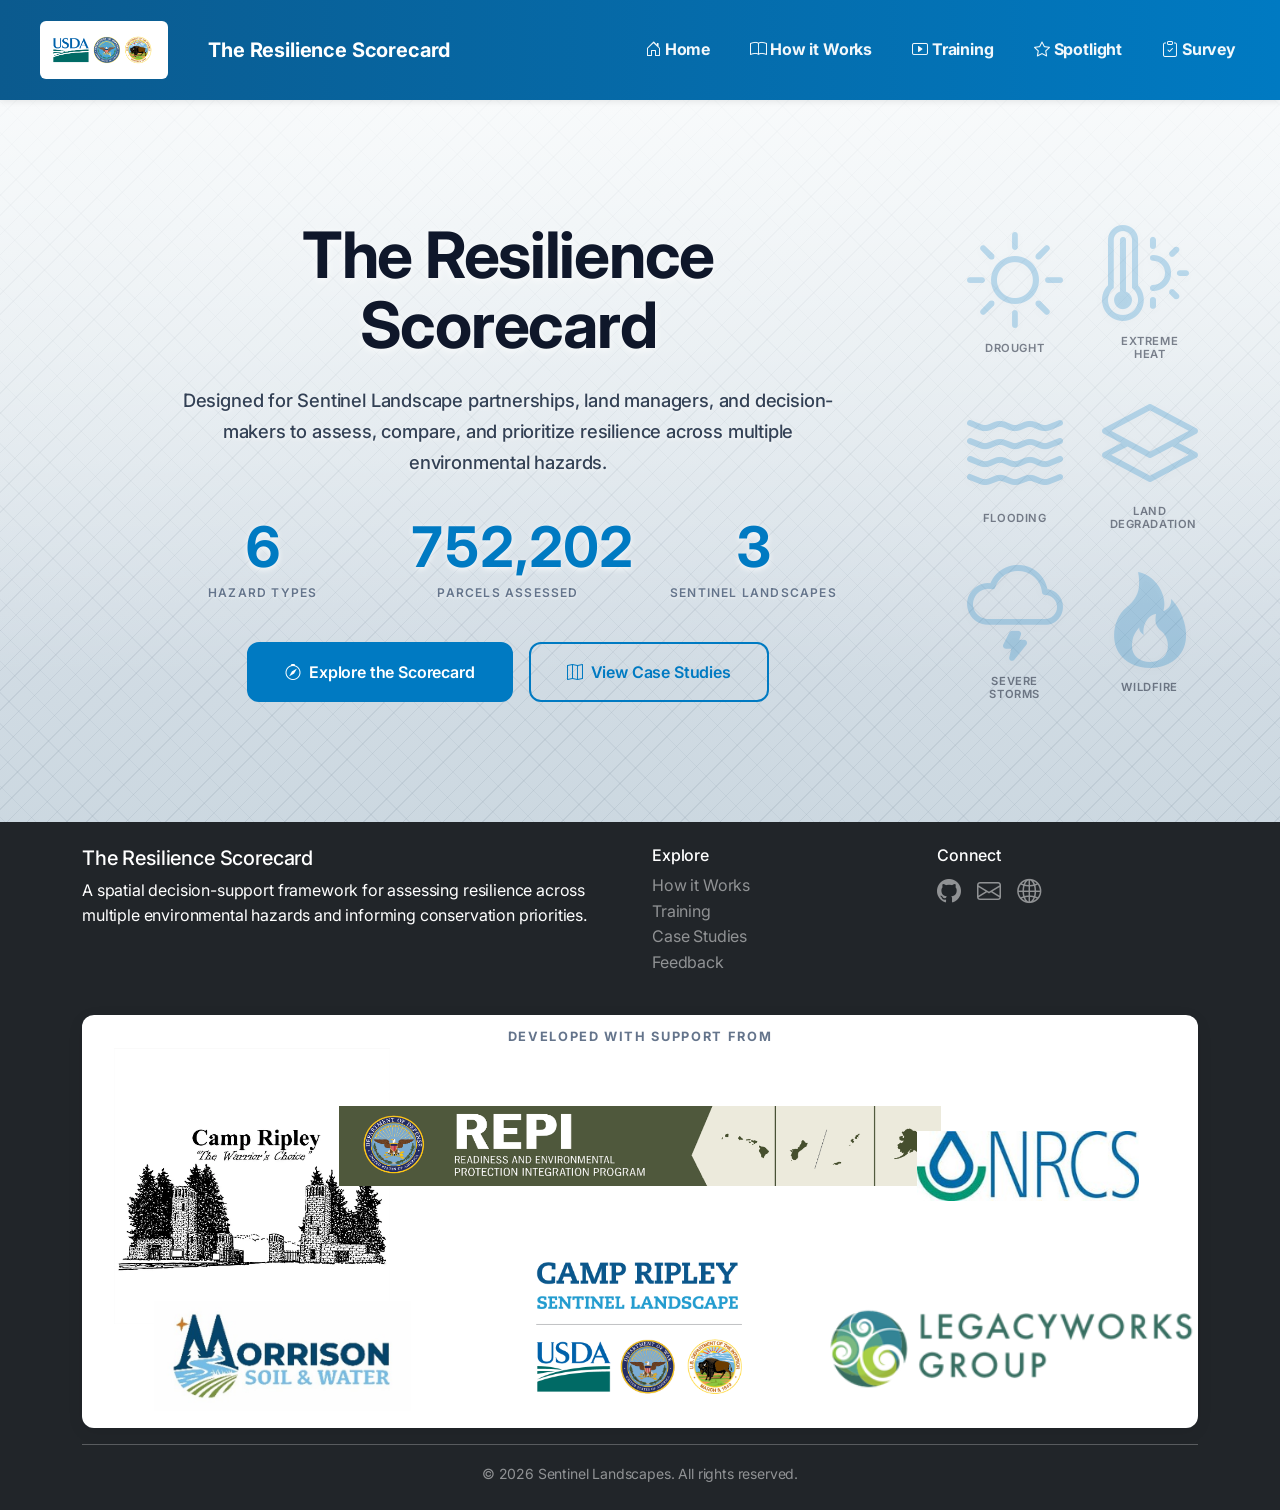
==== docs/index.html @ 274cd8ae "Move unused assets to docs/assets/unused_backup" ====
<!doctype html>
<html lang="en">
<head>
  <meta charset="utf-8"/>
  <meta name="viewport" content="width=device-width, initial-scale=1"/>
  <title>The Resilience Scorecard - Home</title>

  <!-- Bootstrap + Icons -->
  <link href="https://cdn.jsdelivr.net/npm/bootstrap@5.3.3/dist/css/bootstrap.min.css" rel="stylesheet">
  <link href="https://cdn.jsdelivr.net/npm/bootstrap-icons@1.11.3/font/bootstrap-icons.css" rel="stylesheet">

  <!-- Font -->
  <link rel="preconnect" href="https://fonts.googleapis.com">
  <link rel="preconnect" href="https://fonts.gstatic.com" crossorigin>
  <link href="https://fonts.googleapis.com/css2?family=Inter:wght@400;500;600;700&display=swap" rel="stylesheet">

  <link rel="stylesheet" href="style.css"/>
</head>

<body>

<!-- ========================================
  MAIN NAVIGATION
  ======================================== -->
<nav id="mainNav" class="navbar navbar-expand-lg navbar-dark fixed-top">
  <div class="container-fluid px-4">
    <div class="navbar-brand d-flex align-items-center gap-2">
      <a href="https://sentinellandscapes.org/" target="_blank" rel="noopener noreferrer" class="logo-link">
        <img src="assets/SL_logo.png" alt="Sentinel Landscapes Logo" height="52px">
      </a>
      <a href="index.html" class="brand-text-link">
        <span class="fw-bold">The Resilience Scorecard</span>
      </a>
    </div>
    <button class="navbar-toggler" type="button" data-bs-toggle="collapse" data-bs-target="#navbarNav" 
            aria-controls="navbarNav" aria-expanded="false" aria-label="Toggle navigation">
      <span class="navbar-toggler-icon"></span>
    </button>
    <div class="collapse navbar-collapse" id="navbarNav">
      <ul class="navbar-nav ms-auto">
        <li class="nav-item">
          <a class="nav-link active" href="index.html">
            <i class="bi bi-house-door me-1"></i>Home
          </a>
        </li>
        <li class="nav-item">
          <a class="nav-link" href="how-to.html">
            <i class="bi bi-book me-1"></i>How it Works
          </a>
        </li>
        <li class="nav-item">
          <a class="nav-link" href="tool.html">
            <i class="bi bi-play-btn me-1"></i>Training
          </a>
        </li>
        <li class="nav-item">
          <a class="nav-link" href="spotlight.html">
            <i class="bi bi-star me-1"></i>Spotlight
          </a>
        </li>
        <li class="nav-item">
          <a class="nav-link" href="survey.html">
            <i class="bi bi-clipboard-check me-1"></i>Survey
          </a>
        </li>
      </ul>
    </div>
  </div>
</nav>

<!-- ========================================
  HERO LANDING SECTION
  ======================================== -->
<section class="landing-hero">
  <div class="container">
    <div class="hero-content text-center fade-in-up">
      <h1>The Resilience Scorecard</h1>
      <p class="lead">
        Designed for Sentinel Landscape partnerships, land managers, and decision-makers
  to assess, compare, and prioritize resilience across multiple environmental hazards.
      </p>

      <!-- Stats Counter -->
      <div class="hero-stats justify-content-center">
        <div class="stat-item text-center">
          <div class="stat-number">6</div>
          <div class="stat-label">Hazard Types</div>
        </div>
        <div class="stat-item text-center">
          <div class="stat-number">752,202</div>
          <div class="stat-label">Parcels Assessed</div>
        </div>
        <div class="stat-item text-center">
          <div class="stat-number">3</div>
          <div class="stat-label">Sentinel Landscapes</div>
        </div>
      </div>

      <!-- CTA Buttons -->
      <div class="hero-actions justify-content-center">
        <a href="how-to.html" class="btn btn-primary">
          <i class="bi bi-compass"></i> Explore the Scorecard
        </a>

        <a href="spotlight.html" class="btn btn-secondary">
          <i class="bi bi-map"></i> View Case Studies
        </a>
      </div>
    </div>
  </div>

  <!-- ========================================
    HAZARD ICONS GRID (Right Side)
    ======================================== -->
<div class="hazard-icons-grid">

  <div class="hazard-icon-item">
    <i class="bi bi-sun" aria-hidden="true"></i>
    <span class="hazard-label">Drought</span>
  </div>

  <div class="hazard-icon-item">
    <i class="bi bi-thermometer-sun" aria-hidden="true"></i>
    <span class="hazard-label">Extreme Heat</span>
  </div>

  <div class="hazard-icon-item">
    <i class="bi bi-water" aria-hidden="true"></i>
    <span class="hazard-label">Flooding</span>
  </div>

  <div class="hazard-icon-item">
    <i class="bi bi-layers" aria-hidden="true"></i>
    <span class="hazard-label">Land Degradation</span>
  </div>

  <div class="hazard-icon-item">
    <i class="bi bi-cloud-lightning" aria-hidden="true"></i>
    <span class="hazard-label">Severe Storms</span>
  </div>

  <div class="hazard-icon-item">
    <i class="bi bi-fire" aria-hidden="true"></i>
    <span class="hazard-label">Wildfire</span>
  </div>

</div>
</section>

<!-- ========================================
  CANONICAL FOOTER (from index.html)
  ======================================== -->
<footer class="bg-dark text-white py-4">
  <div class="container">

    <!-- Footer Top -->
    <div class="row">

      <!-- About -->
      <div class="col-lg-6 mb-3 mb-lg-0">
        <h5>The Resilience Scorecard</h5>
        <p class="mb-0">
          A spatial decision-support framework for assessing resilience across multiple environmental hazards and informing conservation priorities.
        </p>
      </div>

      <!-- Explore -->
      <div class="col-lg-3 mb-3 mb-lg-0">
        <h6>Explore</h6>
        <ul class="list-unstyled">
          <li>
            <a href="how-to.html" class="text-white-50">How it Works</a>
          </li>
          <li>
            <a href="tool.html" class="text-white-50">Training</a>
          </li>
          <li>
            <a href="spotlight.html" class="text-white-50">Case Studies</a>
          </li>
          <li>
            <a href="survey.html" class="text-white-50">Feedback</a>
          </li>
        </ul>
      </div>

      <!-- Connect -->
      <div class="col-lg-3">
        <h6>Connect</h6>

        <div class="d-flex gap-3">

          <!-- GitHub -->
          <a href="https://github.com/raeabail/resilience-app-v2"
             target="_blank"
             rel="noopener noreferrer"
             class="text-white-50"
             aria-label="View the Resilience Scorecard on GitHub"
             title="GitHub">
            <i class="bi bi-github fs-4"></i>
          </a>

          <!-- Contact -->
          <a href="contact.html"
             class="text-white-50"
             aria-label="Contact the Resilience Scorecard team"
             title="Contact">
            <i class="bi bi-envelope fs-4"></i>
          </a>

          <!-- Sentinel Landscapes -->
          <a href="https://sentinellandscapes.org/"
             target="_blank"
             rel="noopener noreferrer"
             class="text-white-50"
             aria-label="Visit Sentinel Landscapes"
             title="Sentinel Landscapes">
            <i class="bi bi-globe2 fs-4"></i>
          </a>

        </div>
      </div>

    </div>

    <!-- Partners -->
    <div class="partner-lockup">

      <div class="partner-label">
        Developed With Support From
      </div>

      <!-- Top Row -->
      <div class="partner-lockup-row">

        <a href="https://mn.gov/mnng/camp-ripley/environmental/"
           target="_blank"
           rel="noopener noreferrer"
           class="partner-brand partner-brand-camp">
          <img src="assets/camp_ripley_logo.png" alt="Camp Ripley">
        </a>

        <a href="https://www.repi.mil/"
           target="_blank"
           rel="noopener noreferrer"
           class="partner-brand partner-brand-repi">
          <img src="assets/REPI_logo.png" alt="REPI">
        </a>

        <a href="https://www.nrcs.usda.gov/"
           target="_blank"
           rel="noopener noreferrer"
           class="partner-brand partner-brand-nrcs">
          <img src="assets/nrcs_logo.jpg" alt="NRCS">
        </a>

      </div>

      <!-- Bottom Row -->
      <div class="partner-lockup-row partner-lockup-row-secondary">

        <a href="https://www.morrisonswcd.org/"
           target="_blank"
           rel="noopener noreferrer"
           class="partner-brand partner-brand-morrison">
          <img src="assets/morrison_logo1.png.jpg"
               alt="Morrison Soil and Water">
        </a>

        <a href="https://sentinellandscapes.org/landscapes/camp-ripley/"
           target="_blank"
           rel="noopener noreferrer"
           class="partner-brand partner-brand-sentinel">
          <img src="assets/SL_Lockups_CampRipley_DOW_stacked_top.png"
               alt="Camp Ripley Sentinel Landscape">
        </a>

        <a href="https://legacyworksgroup.com/"
           target="_blank"
           rel="noopener noreferrer"
           class="partner-brand partner-brand-lwg">
          <img src="assets/lwg_logo.png"
               alt="LegacyWorks Group">
        </a>

      </div>

    </div>

    <!-- Copyright -->
    <hr class="my-3 bg-white">

    <div class="text-center text-white-50">
      <small>&copy; 2026 Sentinel Landscapes. All rights reserved.</small>
    </div>

  </div>
</footer>

<script src="https://cdn.jsdelivr.net/npm/bootstrap@5.3.3/dist/js/bootstrap.bundle.min.js"></script>

</body>
</html>
---- docs/style.css ----
/* ---------- 01. Design tokens & base ---------- */
:root{
  --bg:#f9fafb; --bg-alt:#ffffff; --text:#0f172a; --text-secondary:#475569;
  --muted:#64748b; --primary:#007ac2; --primary-hover:#055e97; --primary-light:#d4e9f7;
  --border:rgba(15,23,42,0.08); --shadow-sm:0 1px 3px rgba(0,0,0,0.06);
  --radius:12px; --nav1:#007ac2; --nav2:#0b5a8e;
}

html,body{height:100%;}
body{
  font-family: 'Inter', system-ui, -apple-system, 'Segoe UI', Roboto, Arial, sans-serif;
  background:var(--bg); color:var(--text); line-height:1.6; -webkit-font-smoothing:antialiased;
  padding-top:100px; scroll-behavior:smooth; letter-spacing:-0.01em;
}

/* Utility text colors */
.text-muted{color:var(--muted) !important}
.text-primary{color:var(--primary) !important}

/* ---------- 02. Navbar ---------- */
#mainNav{z-index:2050; background:linear-gradient(90deg,var(--nav2),var(--nav1)); box-shadow:0 2px 6px rgba(0,0,0,0.08);} 
#mainNav .logo-link img{background:#fff;padding:6px;border-radius:6px;height:58px;display:inline-block}
#mainNav .navbar-nav .nav-link{padding:.65rem 1.25rem;color:#fff;font-weight:700;border-radius:8px;opacity:.95}
#mainNav .navbar-nav .nav-link:hover{background:rgba(255,255,255,.12);transform:translateY(-1px)}
#mainNav .navbar-toggler{border-color:rgba(255,255,255,.5)}

/* ---------- 03. Buttons, cards, forms ---------- */
.card{background:#fff;border:1px solid var(--border);border-radius:var(--radius);box-shadow:var(--shadow-sm)}
.card-header{background:#f8fafc;border-bottom:1px solid var(--border);padding:1rem 1.25rem;font-weight:600}
.btn-primary{background:var(--primary);border-color:var(--primary);color:#fff;padding:.6rem .9rem;border-radius:10px}
.btn-primary:hover{background:var(--primary-hover);transform:translateY(-1px);box-shadow:0 6px 18px rgba(3,37,76,0.08)}
.btn{cursor:pointer}
.form-control,.form-select{border:1px solid var(--border);border-radius:6px;padding:.55rem .75rem}

/* ---------- 04. Page layout (case pages) ---------- */
.case-content{display:grid;grid-template-columns:1fr 340px;gap:2rem;align-items:start}
.case-main{background:var(--bg-alt);padding:1.5rem;border-radius:12px;box-shadow:var(--shadow-sm)}
.case-sidebar .card{border-radius:12px;box-shadow:var(--shadow-sm);border:1px solid rgba(15,23,42,0.06)}
.case-sidebar .sticky{position:sticky;top:110px}

/* ---------- 05. Hero / case header ---------- */
.case-hero{color:#fff;border-radius:12px;padding:3rem 1.5rem 2.5rem;margin-bottom:1.5rem;position:relative;overflow:hidden}
.case-hero h1{font-size:1.6rem;margin-bottom:.25rem}
.case-hero .lead{font-size:1.05rem;opacity:.95}
.case-hero .btn-lg{padding:.7rem 1.1rem}

/* ---------- 06. Spotlight / Avon Park story blocks ---------- */
.ap-summary{background:rgba(15,23,42,0.025);border-left:4px solid rgba(32,112,84,0.35);border-radius:10px;padding:1.1rem;margin:1.25rem 0}
.ap-ribbon{display:grid;grid-template-columns:repeat(4,1fr);gap:.65rem;margin:1rem 0 1.8rem}
.ap-ribbon a{display:block;padding:.75rem;border:1px solid rgba(15,23,42,.09);border-radius:10px;background:#fff;text-decoration:none;color:inherit}
.ap-ribbon a:hover{transform:translateY(-1px);box-shadow:0 6px 18px rgba(0,0,0,.06)}
.ap-ribbon a strong,
.ap-ribbon a small {display: block;}
.ap-ribbon a small {margin-top: 0.25rem;}

.ap-chapter{display:grid;grid-template-columns:0.95fr 1.05fr;gap:1.5rem;align-items:center;margin:2rem 0}
.ap-chapter.reverse{grid-template-columns:1.05fr 0.95fr}
.ap-chapter-media img{width:100%;height:270px;object-fit:cover;border-radius:12px}
.ap-chapter h2{font-size:1.45rem;margin-bottom:.65rem}

.ap-map-takeaway {display: flex;align-items: flex-start;gap: 0.75rem;margin-top: 1.25rem;padding: 1rem 1.1rem;
  border-radius: 10px;background: rgba(15, 23, 42, 0.025);border: 1px solid rgba(15, 23, 42, 0.06);}
.ap-map-takeaway > i {flex: 0 0 auto;margin-top: 0.2rem;font-size: 1rem;}
.ap-map-takeaway p {margin: 0;line-height: 1.65;}

.ap-readiness-takeaway {display: flex;align-items: flex-start;gap: 0.75rem;
  margin-top: 1.25rem; padding: 1rem 1.1rem;
  border-radius: 10px;background: rgba(15, 23, 42, 0.025);border: 1px solid rgba(15, 23, 42, 0.06);}
.ap-readiness-takeaway > i {flex: 0 0 auto;margin-top: 0.2rem;font-size: 1rem;}
.ap-readiness-takeaway p {margin: 0;line-height: 1.65;}

/* ---------- 07. Maps grid and cards ---------- */
.ap-map-section{margin:2rem 0 1.5rem}
.display-6{font-size:1.75rem}
.ap-map-grid{display:grid;grid-template-columns:repeat(3,1fr);gap:.8rem;margin-top:1rem}
.ap-map-card{overflow:hidden;height:100%;border:1px solid rgba(15,23,42,.09);border-radius:12px;background:#fff}
.ap-map-card button{width:100%;border:0;background:transparent}
.ap-map-card img{display:block;width:100%;height:180px;object-fit:contain;background:#f6f7f8}
.ap-map-card-body{padding:.8rem}
.ap-map-card-body h3{font-size:.98rem;margin-bottom:.25rem}
.ap-map-card-body p{margin-bottom:0;color:#6c757d;font-size:.84rem}

.ap-pressure-band h2 {
  font-size: 1.4rem;
  margin-bottom: .7rem;
}

.ap-pressure-band p {
  color: rgba(255, 255, 255, .84);
  margin-bottom: .7rem;
}

.ap-pressure-question {
  font-size: 1.08rem;
  font-weight: 700;
  color: white !important;
  margin: 1rem 0 0;
}


/* =========================================================
   APAFRSL — STEWARDSHIP STORY
   ========================================================= */

.case-theme-avon .ap-stewardship-story {
  margin: 2.5rem 0;
}

.case-theme-avon .ap-stewardship-story > p {
  max-width: 820px;
}

/* Photo grid */
.case-theme-avon .ap-stewardship-gallery {
  display: grid;
  grid-template-columns: 1.4fr 1fr;
  grid-template-rows: repeat(2, 220px);
  gap: 0.8rem;
  margin-top: 1.5rem;
}

.case-theme-avon .ap-stewardship-image {
  position: relative;
  margin: 0;
  overflow: hidden;
  border-radius: 12px;
}

.case-theme-avon .ap-stewardship-image-large {
  grid-row: 1 / span 2;
}

.case-theme-avon .ap-stewardship-image img {
  width: 100%;
  height: 100%;
  object-fit: cover;
  display: block;
}

.case-theme-avon .ap-stewardship-image figcaption {
  position: absolute;
  left: 0;
  right: 0;
  bottom: 0;

  padding: 0.8rem 1rem;

  background: linear-gradient(
    to top,
    rgba(10, 28, 18, 0.78),
    rgba(10, 28, 18, 0.08)
  );

  color: #fff;
  font-size: 0.82rem;
  line-height: 1.35;
}

.case-theme-avon .ap-stewardship-image figcaption strong {
  display: block;
  margin-bottom: 0.15rem;
  font-size: 0.9rem;
}

/* Mobile */
@media (max-width: 767.98px) {
  .case-theme-avon .ap-stewardship-gallery {
    grid-template-columns: 1fr;
    grid-template-rows: none;
  }

  .case-theme-avon .ap-stewardship-image,
  .case-theme-avon .ap-stewardship-image-large {
    height: 240px;
    grid-row: auto;
  }
}

/* Stewardship actions */
.case-theme-avon .ap-action-grid {
  display: grid;
  grid-template-columns: repeat(2, minmax(0, 1fr));
  gap: 0.65rem 2rem;
  margin: 1.4rem 0 1.7rem;
  max-width: 820px;
}

.case-theme-avon .ap-action {
  display: grid;
  grid-template-columns: 28px 1fr;
  gap: 0.65rem;
  align-items: start;

  padding: 0.55rem 0;

  /* remove old card styling */
  background: transparent;
  border: 0;
  border-radius: 0;
}

.case-theme-avon .ap-action i {
  width: 28px;
  height: 28px;

  display: flex;
  align-items: center;
  justify-content: center;

  border-radius: 50%;
  background: rgba(46, 111, 74, 0.08);
  color: var(--avon-green);

  font-size: 0.9rem;
}

.case-theme-avon .ap-action strong {
  display: block;
  margin-bottom: 0.1rem;
  color: #15261d;
  font-size: 0.92rem;
}

.case-theme-avon .ap-action span {
  display: block;
  color: #53625b;
  font-size: 0.84rem;
  line-height: 1.45;
}

@media (max-width: 767.98px) {
  .case-theme-avon .ap-action-grid {
    grid-template-columns: 1fr;
    gap: 0.35rem;
  }
}

/* =========================================================
   APAFRSL — STEWARDSHIP SPECIES
   ========================================================= */

.case-theme-avon .ap-stewardship-species {
  margin-top: 2.2rem;
}

.case-theme-avon .ap-species-heading {
  max-width: 760px;
  margin-bottom: 1rem;
}

.case-theme-avon .ap-species-heading p {
  margin: 0.35rem 0 0;
  color: #53625b;
  line-height: 1.6;
}

.case-theme-avon .ap-species-grid {
  display: grid;
  grid-template-columns: repeat(3, minmax(0, 1fr));
  gap: 1rem;
}

.case-theme-avon .ap-species-card {
  margin: 0;
}

.case-theme-avon .ap-species-card img {
  width: 100%;
  height: 190px;

  display: block;
  object-fit: cover;

  border-radius: 12px;
}

.case-theme-avon .ap-species-card figcaption {
  padding: 0.75rem 0.15rem 0;
}

.case-theme-avon .ap-species-card figcaption strong {
  display: block;

  margin-bottom: 0.2rem;

  color: #244d32;
  font-size: 0.92rem;
}

.case-theme-avon .ap-species-card figcaption span {
  display: block;

  color: #5b6770;
  font-size: 0.82rem;
  line-height: 1.45;
}

.case-theme-avon .ap-stewardship-takeaway {
  max-width: 820px;

  margin: 2rem 0 0;
  padding-top: 1.15rem;

  border-top: 1px solid rgba(71, 118, 84, 0.18);

  color: #425249;
  line-height: 1.7;
}

@media (max-width: 767.98px) {
  .case-theme-avon .ap-species-grid {
    grid-template-columns: 1fr;
  }

  .case-theme-avon .ap-species-card img {
    height: 240px;
  }
}

/* =========================================================
   APAFRSL — READINESS GALLERY
   ========================================================= */

.case-theme-avon .ap-readiness-gallery {
  display: grid;
  grid-template-columns: 1.65fr 1fr;
  gap: 0.85rem;
  margin: 1.75rem 0 1.5rem;
}

.case-theme-avon .ap-readiness-photo {
  position: relative;
  margin: 0;
  overflow: hidden;
  border-radius: 14px;
  min-height: 360px;
}

.case-theme-avon .ap-readiness-photo img {
  display: block;
  width: 100%;
  height: 100%;
  object-fit: cover;
  position: absolute;
  inset: 0;
}

/* Adjust crop of secondary image */
.case-theme-avon .ap-readiness-photo-secondary img {
  object-position: center;
}

/* Gradient for caption readability */
.case-theme-avon .ap-readiness-photo::after {
  content: "";
  position: absolute;
  inset: 0;
  background: linear-gradient(
    to top,
    rgba(10, 24, 17, 0.78) 0%,
    rgba(10, 24, 17, 0.15) 42%,
    transparent 68%
  );
  pointer-events: none;
}

.case-theme-avon .ap-readiness-photo figcaption {
  position: absolute;
  z-index: 2;
  left: 1.2rem;
  right: 1.2rem;
  bottom: 1.1rem;

  color: #fff;
  font-size: 0.86rem;
  line-height: 1.4;
}

.case-theme-avon .ap-readiness-photo figcaption strong {
  display: block;
  margin-bottom: 0.15rem;

  color: #fff;
  font-size: 1rem;
  line-height: 1.2;
}


/* MOBILE */
@media (max-width: 767.98px) {

  .case-theme-avon .ap-readiness-gallery {
    grid-template-columns: 1fr;
  }

  .case-theme-avon .ap-readiness-photo {
    min-height: 280px;
  }

}


/* Readiness */



/* Maps */

/* ---------- HOW-TO / PROCESS / STEPS ---------- */
.section-how-to { background: linear-gradient(135deg, #f9fafb 0%, #f0f4f8 100%); position: relative; overflow: hidden; padding: 4rem 0; }
.section-header-accent { width:60px;height:4px;background:linear-gradient(90deg,var(--nav1),var(--nav2));margin:0 auto 1.25rem;border-radius:2px; }

.frameworks-panel { background: linear-gradient(180deg,#fff,#f8fbff); border:1px solid var(--border); border-radius:14px; padding:1.6rem; box-shadow:0 10px 28px rgba(15,23,42,0.06); }
.frameworks-panel .panel-header { margin-bottom:1rem; }
.panel-tag { display:inline-flex; align-items:center; padding:0.35rem 0.75rem; border-radius:999px; background:rgba(0,122,194,0.08); color:var(--nav1); font-weight:600; font-size:.75rem; text-transform:uppercase; }

.process-story { background: rgba(15,23,42,0.03); border:1px solid rgba(15,23,42,0.06); border-radius:12px; padding:1.1rem; color:#334155; }
.process-story-intro { display:grid; gap:.6rem; }
.process-lede { font-size:1rem; margin:0 0 .25rem; }
.process-body { color:var(--text-secondary); margin:0; }
.process-bridge { font-weight:600; color:var(--text); background:rgba(0,122,194,0.06); border-radius:10px; padding:0.6rem 0.9rem; }

.step-card { background:#fff; border-radius:12px; padding:1.6rem; position:relative; border:1px solid rgba(15,23,42,0.06); box-shadow:0 6px 18px rgba(0,0,0,0.04); display:flex; flex-direction:column; align-items:center }
.step-card:hover { transform:translateY(-6px); box-shadow:0 12px 28px rgba(0,0,0,0.08); }
.step-number { width:48px;height:48px;border-radius:50%;background:linear-gradient(135deg,var(--nav1),var(--nav2));color:#fff;display:inline-flex;align-items:center;justify-content:center;font-weight:700;margin-bottom:.75rem }
.step-title { font-weight:600;margin:0 .5rem .5rem; }
.step-description { color:var(--text-secondary); font-size:.95rem; margin:0 }

.story-steps { margin:0;padding:0; list-style:none; counter-reset:process-step; }
.story-steps li { position:relative; padding-left:2.4rem; margin-bottom:1rem; }
.story-steps li::before { counter-increment:process-step; content:counter(process-step); position:absolute; left:0; top:0; width:1.75rem; height:1.75rem; border-radius:999px; background:rgba(0,122,194,0.12); color:var(--nav2); font-weight:700; display:inline-flex; align-items:center; justify-content:center }

/* Hazard definitions */
.hazard-grid { display:grid; grid-template-columns:repeat(3,1fr); gap:1rem; max-width:1100px; margin:0 auto; }
.hazard-item { background:#fff; border:1px solid var(--border); border-radius:14px; padding:1rem; box-shadow:0 2px 8px rgba(0,0,0,0.04); position:relative }
.hazard-summary { display:flex; align-items:center; justify-content:space-between; cursor:pointer; font-weight:700 }
.hazard-desc { display:none; margin-top:.75rem; font-size:.9rem; color:var(--text-secondary); background:#fafbfc; padding:1rem; border-radius:0 0 12px 12px }
.hazard-item[open] .hazard-desc { display:block }

.pdf-link { margin-top:.75rem }

/* Tips card */
.tips-card { background:#fff; border-radius:12px; padding:1.5rem; box-shadow:0 6px 18px rgba(0,0,0,0.06); display:flex; gap:1rem }
.tips-icon { width:50px;height:50px;border-radius:8px;display:flex;align-items:center;justify-content:center;background:linear-gradient(135deg,#fef3c7,#fde68a); color:#d97706 }

@media (max-width:768px){ .hazard-grid{grid-template-columns:repeat(2,1fr)} .ap-map-grid{grid-template-columns:1fr} }


.ap-map-section {
  margin: 2rem 0 1.5rem;
  scroll-margin-top: 100px;
}

.ap-map-section .display-6 {
  font-size: 1.75rem;
}

.ap-map-grid {
  display: grid;
  grid-template-columns: repeat(3, minmax(0, 1fr));
  gap: .8rem;
  margin-top: 1rem;
}

.ap-map-card {
  overflow: hidden;
  height: 100%;
  border: 1px solid rgba(15, 23, 42, .09);
  border-radius: 12px;
  background: #fff;
}

.ap-map-card button {
  width: 100%;
}

.ap-map-card img {
  display: block;
  width: 100%;
  height: 180px;
  object-fit: contain;
  background: #f6f7f8;
}

.ap-map-card-body {
  padding: .8rem;
}

.ap-map-card-body h3 {
  font-size: .98rem;
  margin-bottom: .25rem;
}

.ap-map-card-body p {
  margin-bottom: 0;
  color: #6c757d;
  font-size: .84rem;
  line-height: 1.4;
}


/* Closing */

.ap-closing {
  margin: 2rem 0 1rem;
  padding: 1.35rem 1.5rem;
  border-radius: 12px;
  background: rgba(15, 23, 42, .025);
  border: 1px solid rgba(15, 23, 42, .06);
}

.ap-closing h2 {
  font-size: 1.4rem;
}

.ap-closing-line {
  font-size: 1.05rem;
  font-weight: 700;
  margin-bottom: 0;
}


/* Sidebar story nav */

.ap-sidebar-nav .list-group-item {
  padding: .55rem 0;
  border-left: 0;
  border-right: 0;
  font-size: .86rem;
}

.ap-sidebar-nav .list-group-item:first-child {
  border-top: 0;
}

.ap-sidebar-nav .list-group-item:last-child {
  border-bottom: 0;
}


/* Responsive */

@media (max-width: 991.98px) {

  .ap-ribbon {
    grid-template-columns: repeat(2, minmax(0, 1fr));
  }

  .ap-chapter,
  .ap-chapter.reverse,
  .ap-stewardship {
    grid-template-columns: 1fr;
  }

  .ap-chapter.reverse .ap-chapter-media,
  .ap-chapter.reverse .ap-chapter-copy {
    order: initial;
  }

  .ap-map-grid {
    grid-template-columns: 1fr;
  }

  .ap-map-card img {
    height: auto;
  }
}

@media (max-width: 575.98px) {

  .ap-ribbon,
  .ap-action-grid {
    grid-template-columns: 1fr;
  }

  .ap-chapter-media img,
  .ap-stewardship-photo img {
    height: 235px;
  }

  .ap-pressure-band,
  .ap-closing {
    padding: 1.15rem;
  }
}

/* ---------- Case Study Page Styles ---------- */
.case-main section {
  min-height: 0;
}

.case-hero {
  background: linear-gradient(180deg, rgba(2,48,86,0.5), rgba(0,122,194,0.35)), url('assets/campripleyaerial.webp') center/cover no-repeat;
  color: #fff;
  border-radius: 12px;
  padding: 3.25rem 1.5rem 2.5rem;
  margin-bottom: 1.75rem;
  box-shadow: 0 8px 20px rgba(3,37,76,0.12);
  border: 1px solid rgba(255,255,255,0.06);
  position: relative;
  z-index: 1;
  max-height: 420px;
  overflow: hidden;
}

.case-hero.case-hero-camp-ripley {
  background-image:
    linear-gradient(
      180deg,
      rgba(2, 48, 86, 0.42),
      rgba(0, 122, 194, 0.30)
    ),
    url('assets/campripley_intro.jpg');

  background-size:
    cover,
    cover;

  background-repeat:
    no-repeat,
    no-repeat;

  background-position:
    center,
    center 10%;

  min-height: 250px;
}

.case-hero.case-hero-fort-huachuca {
  background-image: linear-gradient(180deg, rgba(2,48,86,0.52), rgba(0,122,194,0.38)), url('assets/san pedro-3647.jpg');
  background-position: center, center 62%;
  background-repeat: no-repeat, no-repeat;
  background-size: cover, cover;
}
.case-hero h1 {
  font-size: 1.6rem;
  margin-bottom: 0.25rem;
  letter-spacing: -0.02em;
}
.case-hero .lead { font-size:1.05rem; opacity:0.95; }

.case-hero .btn-lg { padding: 0.7rem 1.1rem; font-weight:600; }
.case-hero .btn-outline-light { border-width:2px; }

/* Metrics grid */
.metrics-grid {
  display: grid;
  grid-template-columns: repeat(auto-fit, minmax(160px, 1fr));
  gap: 1rem;
  margin-top: 1rem;
}
.metric-card {
  background: linear-gradient(180deg,#fff,#f7fbff);
  border-radius: 12px;
  padding: 1.1rem 1rem;
  text-align: center;
  border: 1px solid rgba(2,48,86,0.06);
  box-shadow: 0 8px 18px rgba(2,48,86,0.04);
}
.metric-card .value { font-size:1.45rem; font-weight:700; color:#074a76; }
.metric-card .label { font-size:0.9rem; color:var(--text-secondary); }

/* methods-brief highlight */
.methods-brief { background: linear-gradient(90deg, rgba(2,48,86,0.03), rgba(0,122,194,0.02)); border-radius:10px; padding:1rem; border:1px solid rgba(2,48,86,0.04); }

/* Gallery captions */
.gallery-caption {
  font-size: .78rem;
  color: #0b4e6e;
  text-align: center;
  margin-top: 0.35rem;
}

/* make thumbnails bigger and evenly sized */
.gallery-thumb { display: inline-block; width: 132px; }
.gallery-thumb img { width: 132px; height: 86px; object-fit: contain; object-position: center; background: #f6f7f8; }

/* Implementation cards (images + copy) */
.implementation-grid {
  display: grid;
  grid-template-columns: repeat(2, 1fr);
  gap: 1rem;
  margin-top: 1rem;
}
.implementation-card {
  background: linear-gradient(180deg,#fff,#fbfdff);
  border-radius: 12px;
  padding: 0.75rem;
  border: 1px solid rgba(2,48,86,0.06);
  box-shadow: 0 8px 20px rgba(2,48,86,0.04);
  display: flex;
  flex-direction: column;
  gap: 0.5rem;
}
.implementation-card strong { font-size: 1rem; color: #063a58; }
.implementation-meta { display:block; font-size:0.82rem; color:var(--text-secondary); margin-bottom:0.4rem; }
/* show full photo scaled inside a fixed frame */
.implementation-img {
  width:100%;
  height:180px;
  object-fit: contain;
  background: #f6f7f8;
  border-radius:8px;
  padding:6px;
  border:1px solid rgba(2,48,86,0.04);
}

.implementation-img { cursor: pointer; }

@media (max-width:991.98px){
  .implementation-grid { grid-template-columns: repeat(2, 1fr); }
}

@media (max-width:575.98px){
  .implementation-grid { grid-template-columns: 1fr; }
  .implementation-img { height:200px; }
}
.case-hero p.lead {
  color: rgba(255,255,255,0.92);
  font-size: 0.98rem;
  margin-bottom: 0;
  opacity: 0.95;
}

.case-content {
  display: grid;
  grid-template-columns: 1fr 340px;
  gap: 2rem;
  align-items: start;
}

.case-main {
  background: var(--bg-alt);
  padding: 1.5rem 1.75rem;
  border-radius: 12px;
  box-shadow: var(--shadow-sm);
}

.case-main h3, .case-main h4, .case-main h5 {
  color: var(--text);
  margin-top: 1.25rem;
}

.case-main p { color: var(--text-secondary); font-size: 1rem; line-height:1.7; }

.case-lead {
  font-size: 1.02rem;
  color: var(--text-secondary);
}

.case-sidebar .card {
  border-radius: 12px;
  box-shadow: var(--shadow-sm);
  border: 1px solid rgba(15,23,42,0.06);
}

.case-sidebar { position: relative; }
.case-sidebar .sticky { position: sticky; top: 110px; }

/* Gallery thumbnails and preview polish */
.gallery-thumb img {
  height: 86px;
  width: auto;
  object-fit: cover;
  border-radius: 8px;
  box-shadow: 0 4px 12px rgba(2,48,86,0.08);
  transition: transform 0.18s ease, box-shadow 0.18s ease;
  display: block;
}
.gallery-thumb:hover img {
  transform: scale(1.03);
  box-shadow: 0 10px 28px rgba(2,48,86,0.12);
}
.case-map-preview {
  border-radius: 10px;
  box-shadow: 0 6px 18px rgba(2,48,86,0.06);
}

.carousel-caption-overlay {
  position: absolute;
  left: 0;
  right: 0;
  bottom: 0;
  padding: 0.75rem 1rem;
  background: linear-gradient(180deg, rgba(0,0,0,0) 0%, rgba(0,0,0,0.62) 100%);
  color: #fff;
  font-size: 0.95rem;
  text-align: left;
}

/* Visible close button for image modals */
.modal .img-modal-close {
  z-index: 1080;
  background: rgba(0,0,0,0.45);
  color: #fff;
  border: none;
  width: 40px;
  height: 40px;
  border-radius: 50%;
  display: flex;
  align-items: center;
  justify-content: center;
  box-shadow: 0 2px 8px rgba(0,0,0,0.35);
}
.modal .img-modal-close i { font-size: 1.15rem; line-height: 1; }

/* Slightly enlarge hit area on small screens */
@media (max-width: 575.98px) {
  .modal .img-modal-close { width: 44px; height: 44px; }
}

.case-facts {
  list-style: none;
  padding: 0.5rem 0;
  margin: 0;
  color: var(--text-secondary);
}
.case-facts li { padding: 0.5rem 0; border-bottom: 1px dashed rgba(15,23,42,0.04); }
.case-facts li:last-child { border-bottom: none; }

.profile-preview-frame {
  border: 1px solid rgba(15,23,42,0.08);
  border-radius: 10px;
  overflow: hidden;
  background: linear-gradient(180deg, rgba(2,48,86,0.03), rgba(0,122,194,0.06));
}

.profile-preview-image {
  width: 100%;
  aspect-ratio: 16 / 10;
  object-fit: contain;
  object-position: center;
  display: block;
}

.case-downloads .btn {
  width: 100%;
  text-align: left;
  border-radius: 10px;
  padding: 0.65rem 0.9rem;
}

.case-downloads .btn.btn-primary { background: linear-gradient(90deg,var(--nav1),var(--nav2)); border: none; box-shadow: 0 6px 14px rgba(3,37,76,0.08); color: #fff; }
.case-downloads .btn.btn-outline-primary { border-color: rgba(0,122,194,0.12); color: var(--nav2); }
.case-downloads .btn i { opacity: 0.95; }

.case-map-preview {
  overflow: hidden;
  box-shadow: var(--shadow-sm);
}

.case-quote {
  border-left: 4px solid rgba(0,122,194,0.12);
  padding: 0.8rem 1rem;
  background: rgba(3,37,76,0.02);
  border-radius: 8px;
  color: var(--text-secondary);
  margin: 1rem 0;
}

/* Map gallery interaction */
.map-gallery #mapPreview { cursor: pointer; }

/* Larger preview and modal sizing for maps */
.map-gallery .gallery-thumb img {
  border: 2px solid rgba(15,23,42,0.04);
  transition: transform 0.18s ease, box-shadow 0.18s ease;
  width: 220px;
  height: 140px;
  object-fit: contain;
  object-position: center;
  background: #f6f7f8;
}
.map-gallery .gallery-thumb img:hover {
  transform: translateY(-6px) scale(1.03);
  box-shadow: 0 12px 28px rgba(3,37,76,0.12);
}

/* Ensure carousel images inside the gallery modal fit within the viewport
   and do not get cropped. Allow the modal body to scroll on small screens. */
#campMapModal .modal-body { overflow: auto; }
#campMapModal .carousel-item img {
  max-height: calc(100vh - 180px);
  max-width: 100%;
  width: auto;
  height: auto;
  object-fit: contain;
  display: block;
  margin-left: auto;
  margin-right: auto;
}

/* =========================================================
   CAMP RIPLEY MAP MODAL
   ========================================================= */

#campMapModal {
  z-index: 3000;
}

.modal-backdrop {
  z-index: 2990;
}

#campMapModal .modal-dialog {
  width: min(1100px, 94vw);
  max-width: 94vw;

  min-height: calc(100% - 1rem);
  margin: 0 auto 0.5rem;

  display: flex;
  align-items: flex-end;
}

#campMapModal .modal-content {
  background: transparent;
  border: 0;
  box-shadow: none;
}

#campMapModal .modal-body {
  padding: 0;
  overflow: visible;
}

#campMapModal .carousel,
#campMapModal .carousel-inner {
  width: 100%;
}

#campMapModal .carousel-item {
  width: 100%;
  text-align: center;
}

#campMapModal .carousel-item img {
  display: block;
  width: auto !important;
  height: auto !important;

  max-width: 90vw;
  max-height: calc(100vh - 130px);

  object-fit: contain;

  margin: 0 auto;
}

#campMapModal .carousel-caption-overlay {
  position: absolute;
  left: 0;
  right: 0;
  bottom: 0;

  padding: 0.65rem 1rem;

  background: linear-gradient(
    to top,
    rgba(0, 0, 0, 0.82),
    rgba(0, 0, 0, 0.55)
  );

  color: #fff;
  text-align: left;
  font-size: 0.9rem;
}

#campMapModal .modal-footer {
  padding: 0.75rem 0 0;
}

#campMapModal .carousel-control-prev,
#campMapModal .carousel-control-next {
  width: 8%;
}

/* Section separator */
.section-sep { 
  height: 8px; 
  width: 64px; 
  background: linear-gradient(90deg,var(--nav1),var(--nav2)); 
  margin: 2rem auto; 
  border-radius: 6px; 
}

/* Metrics cards */
.metrics-grid { display: grid; grid-template-columns: repeat(4,1fr); gap: 1rem; margin-top: 1rem; }
.metric-card { background: var(--bg-alt); border-radius: 10px; padding: 1rem; box-shadow: var(--shadow-sm); border: 1px solid rgba(15,23,42,0.04); text-align: center; }
.metric-card .value { font-size: 1.35rem; font-weight: 700; color: var(--nav2); }
.metric-card .label { font-size: 0.85rem; color: var(--text-secondary); }

/* Executive summary */
.exec-summary { background: linear-gradient(90deg, rgba(0,122,194,0.04), rgba(3,37,76,0.02)); border-left: 4px solid rgba(0,122,194,0.12); padding: 1rem 1.25rem; border-radius: 8px; margin: 1rem 0; color: var(--text-secondary); }

/* Methods accordion tweaks */
.methods-accordion .accordion-body { color: var(--text-secondary); font-size: 0.95rem; }

/* Carousel caption overlay (defined earlier) */

/* Histogram */
.mini-hist { display:block; width:100%; height:56px; }
.mini-hist rect { fill: var(--nav1); opacity: 0.9; }

@media (max-width: 991px) {
  .metrics-grid { grid-template-columns: repeat(2,1fr); }
}

/* Inline figure styling within narrative */
.case-inline-figure { margin: 1rem 0; }
.case-inline-figure img { width: 100%; border-radius: 10px; box-shadow: var(--shadow-sm); }
.case-inline-figure figcaption { display: block; margin-top: 0.35rem; color: var(--text-secondary); }

@media (min-width: 992px) {
  .case-inline-figure.half { width: 48%; float: left; margin-right: 4%; }
  .case-inline-figure.half + .case-inline-figure.half { margin-right: 0; }
}

@media (max-width: 991px) {
  .case-content { grid-template-columns: 1fr; }
  .case-hero { padding: 1.5rem 1rem; }
  .case-main { padding: 1rem; }
}

.story-steps li {
  position: relative;
  padding-left: 2.4rem;
  font-weight: 500;
}

.story-steps li::before {
  counter-increment: process-step;
  content: counter(process-step);
  position: absolute;
  left: 0;
  top: 0.05rem;
  width: 1.75rem;
  height: 1.75rem;
  border-radius: 999px;
  background: rgba(0, 122, 194, 0.14);
  color: #055e97;
  font-weight: 700;
  display: inline-flex;
  align-items: center;
  justify-content: center;
  font-size: 0.85rem;
}

.process-footer {
  margin: 0;
  padding-top: 0.75rem;
  border-top: 1px dashed rgba(15, 23, 42, 0.12);
  color: #475569;
}

.panel-tag {
  display: inline-flex;
  align-items: center;
  padding: 0.35rem 0.75rem;
  border-radius: 999px;
  background: rgba(0, 122, 194, 0.12);
  color: #007ac2;
  font-weight: 600;
  font-size: 0.75rem;
  text-transform: uppercase;
  letter-spacing: 0.08em;
  margin-bottom: 0.75rem;
}

/* =========================================================
   FOOTER
   ========================================================= */

.site-footer {
  background: #212529;
  color: #ffffff;
  padding: 2.25rem 0 1.25rem;
}


/* =========================================================
   FOOTER TOP
   ========================================================= */

.footer-top {
  align-items: flex-start;
}

.footer-title {
  margin-bottom: 0.4rem;
  color: #ffffff;
  font-size: 1.15rem;
  font-weight: 700;
}

.footer-description {
  max-width: 590px;
  color: rgba(255, 255, 255, 0.88);
  font-size: 0.95rem;
  line-height: 1.6;
}

.footer-heading {
  margin-bottom: 0.45rem;
  color: #ffffff;
  font-size: 0.95rem;
  font-weight: 700;
}

.footer-bottom {
  margin-top: 1rem;
  padding-top: 0.85rem;

  border-top: 1px solid rgba(255, 255, 255, 0.20);

  color: rgba(255, 255, 255, 0.55);
  text-align: center;
  font-size: 0.88rem;
}


/* =========================================================
   FOOTER LINKS
   ========================================================= */

.footer-links li {
  margin-bottom: 0.12rem;
}

.footer-links a {
  color: rgba(255, 255, 255, 0.58);
  text-decoration: none;
  font-size: 0.95rem;
  transition: color 0.18s ease;
}

.footer-links a:hover,
.footer-links a:focus {
  color: #ffffff;
}


/* =========================================================
   SOCIAL LINKS
   ========================================================= */

.footer-socials {
  display: flex;
  align-items: center;
  gap: 1rem;
}

.footer-socials a {
  display: inline-flex;
  align-items: center;
  justify-content: center;

  color: rgba(255, 255, 255, 0.62);
  text-decoration: none;

  font-size: 1.35rem;

  transition:
    color 0.18s ease,
    transform 0.18s ease;
}

.footer-socials a:hover,
.footer-socials a:focus {
  color: #ffffff;
  transform: translateY(-1px);
}


/* =========================================================
   PARTNER LOCKUP
   ========================================================= */

.partner-lockup {
  width: 100%;
  margin: 1.5rem auto 0;
  padding: 0.75rem 2rem;

  background: #ffffff;
  border-radius: 12px;
  box-shadow: 0 4px 16px rgba(0, 0, 0, 0.08);
}


/* =========================================================
   PARTNER HEADING
   ========================================================= */

.partner-label {
  margin-bottom: -30px;

  color: #64748b;
  text-align: center;
  text-transform: uppercase;

  font-size: 0.8rem;
  font-weight: 700;
  letter-spacing: 0.13em;
}


/* =========================================================
   PARTNER ROWS
   ========================================================= */

.partner-lockup-row,
.partner-lockup-row-secondary {
  display: grid;

  /* use flexible columns so logos distribute across available width */
  grid-template-columns: 1fr 1fr 1fr;

  align-items: center;
  justify-content: center;
  justify-items: center;

  column-gap: 1.25rem;
}


/* Top row */

/* Top row */
.partner-lockup-row:not(.partner-lockup-row-secondary) {
  /* top row: flexible columns across available space */
  grid-template-columns: 1fr 1fr 1fr;
  column-gap: 7rem;
  margin-top: -15px;
}


/* Bottom row */

.partner-lockup-row-secondary {
  margin-top: -38px;
}


/* =========================================================
   PARTNER BRANDS
   ========================================================= */

.partner-brand {
  display: flex;
  align-items: center;
  justify-content: center;

  width: 100%;
  min-width: 0;

  text-decoration: none;
}


.partner-brand img {
  display: block;

  width: auto;
  height: auto;

  max-width: 100%;

  object-fit: contain;
}


/* =========================================================
   LOGO SIZES + SMALL POSITION ADJUSTMENTS
   ========================================================= */

/* Camp Ripley */

.partner-brand-camp img {
  width: 280px;
  height: auto;

  transform: translateY(30px);
}


/* REPI */

.partner-brand-repi img {
  width: auto;
  height: 80px;

  max-width: none;

  transform: translateY(-10px);
}


/* NRCS */

.partner-brand-nrcs img {
  width: auto;
  height: 70px;

  max-width: none;

  transform: translateY(10px);
}


/* Morrison Soil & Water */

.partner-brand-morrison img {
  width: auto;
  height: 110px;

  max-width: none;

  transform: translateY(20px);
}


/* LegacyWorks Group */

.partner-brand-lwg img {
  width: auto;
  height: 95px;

  max-width: none;

  transform: translate(30px, 10px);
}


/* Camp Ripley Sentinel Landscape */

.partner-brand-sentinel img {
  width: auto;
  height: 160px;

  max-width: none;

  transform: translateY(-10px);
}

/* =========================================================
   TABLET
   ========================================================= */

@media (max-width: 1000px) {

  .partner-lockup {
    padding: 1.1rem 1.25rem 1.25rem;
  }

  .partner-lockup-row {
    grid-template-columns: 200px 290px 190px;
    column-gap: 1.25rem;
  }

  .partner-lockup-row-secondary {
    grid-template-columns: 180px 190px 160px;
    column-gap: 1.5rem;
    margin-top: 0.5rem;
  }

  .partner-brand-camp img {
    width: 200px;
  }

  .partner-brand-repi img {
    width: 290px;
  }

  .partner-brand-sentinel img {
    width: 190px;
  }

  .partner-brand-lwg img {
    width: 180px;
  }

  .partner-brand-nrcs img {
    width: 190px;
  }

  .partner-brand-morrison img {
    width: 160px;
  }
}


/* =========================================================
   MOBILE
   ========================================================= */

@media (max-width: 700px) {

  .partner-lockup {
    padding: 1rem;
  }

  .partner-label {
    margin-bottom: 1rem;
  }

  .partner-lockup-row,
  .partner-lockup-row-secondary {
    grid-template-columns: repeat(2, minmax(0, 1fr));

    column-gap: 1rem;
    row-gap: 1rem;

    margin-top: 0;
  }

  .partner-lockup-row-secondary {
    margin-top: 1rem;
  }

  .partner-brand-camp img {
    width: 150px;
  }

  .partner-brand-repi img {
    width: 190px;
  }

  .partner-brand-sentinel img {
    width: 150px;
  }

  .partner-brand-lwg img {
    width: 145px;
  }

  .partner-brand-nrcs img {
    width: 155px;
  }

  .partner-brand-morrison img {
    width: 140px;
  }
}

/* =========================================
   SPOTLIGHT PAGE OVERRIDES (per-page accents)
   Consolidated overrides previously embedded in individual spotlight HTML files.
   ========================================= */

/* Avon Park (swamp green) */
.case-hero-avon-park { --accent-rgb: 46,125,86; position: relative; }

/* show-rainbow preview crop */
img.show-rainbow {
  height: 320px;
  object-fit: cover;
  object-position: 50% 45%;
}
@media (max-width: 575.98px) {
  img.show-rainbow { height: 220px; object-position: 50% 40%; }
}

.case-hero-avon-park::after {
  content: ""; position: absolute; inset: 0; border-radius: 18px; pointer-events: none; background: linear-gradient(90deg, rgba(var(--accent-rgb), .04), rgba(10,35,28,0.16));
}

.case-theme-avon .ap-ribbon a { border-color: rgba(var(--accent-rgb), .10); background: rgba(var(--accent-rgb), .02); }
.case-theme-avon .ap-ribbon a:hover { box-shadow: 0 8px 22px rgba(var(--accent-rgb), .18); border-color: rgba(var(--accent-rgb), .28); background: rgba(var(--accent-rgb), .06); }
.case-theme-avon .ap-ribbon-icon { color: rgb(var(--accent-rgb)); }
.case-theme-avon .ap-map-link { color: rgba(var(--accent-rgb), .95); }
.case-theme-avon .ap-map-link:hover { color: rgba(var(--accent-rgb), 1); text-decoration: underline; }
.case-theme-avon .ap-summary { border-left: 4px solid rgba(var(--accent-rgb), .12); }
.case-theme-avon .case-sidebar .btn-primary, .case-theme-avon .case-sidebar .btn-primary:hover { background-color: rgb(var(--accent-rgb)); border-color: rgb(var(--accent-rgb)); }
.case-theme-avon .case-sidebar .btn-outline-primary { color: rgb(var(--accent-rgb)); border-color: rgba(var(--accent-rgb), .45); }
.case-theme-avon .case-main .metric-card .value { color: rgb(var(--accent-rgb)); }
.case-theme-avon .case-downloads .panel-header { border-left: 4px solid rgba(var(--accent-rgb), .9); padding-left: .75rem; }
.case-theme-avon .section-sep { border-top: 1px solid rgba(var(--accent-rgb), .18); margin: 1.25rem 0; }

/* Fort Huachuca (desert orange/tan) */
.case-hero-fort-huachuca { position: relative; --accent-rgb: 217,117,0; }
.map-ref-chip { display: inline-block; margin-left: 0.25rem; padding: 0.12rem 0.45rem; border-radius: 999px; font-size: 0.82rem; font-weight: 600; line-height: 1.25; border: 1px solid transparent; white-space: nowrap; }
.map-ref-drought { background: #fef3c7; color: #92400e; border-color: #fcd34d; }
.map-ref-heat { background: #ffedd5; color: #9a3412; border-color: #fdba74; }
.map-ref-wildfire { background: #fee2e2; color: #991b1b; border-color: #fca5a5; }
.case-hero-fort-huachuca .map-ref-general { background: rgba(var(--accent-rgb), .08); color: rgba(var(--accent-rgb), .95); border-color: rgba(var(--accent-rgb), .35); }
.case-hero-fort-huachuca .section-sep { border-top: 1px solid rgba(var(--accent-rgb), .18); margin: 1.25rem 0; }
.case-theme-huachuca .case-sidebar .btn-primary { background-color: rgb(var(--accent-rgb)); border-color: rgba(var(--accent-rgb), .95); }
.case-theme-huachuca .case-sidebar .btn-primary:hover { background-color: rgb(var(--accent-rgb)); }
.case-theme-huachuca .case-sidebar .btn-outline-primary { color: rgb(var(--accent-rgb)); border-color: rgba(var(--accent-rgb), .6); }
.case-hero-fort-huachuca::after { content: ""; position: absolute; inset: 0; border-radius: 0; pointer-events: none; background: linear-gradient(90deg, rgba(var(--accent-rgb), .06), rgba(16,43,32,0.08)); }
.case-theme-huachuca .exec-summary { border-left: 4px solid rgba(var(--accent-rgb), .12); background: rgba(var(--accent-rgb), .02); }
.case-theme-huachuca .case-main .metric-card .value { color: rgb(var(--accent-rgb)); }

/* Fort Huachuca map-card styles (scoped) */
.case-theme-huachuca .map-card {
  border: 1px solid rgba(15, 23, 42, 0.12);
  border-radius: 14px;
  overflow: hidden;
  background: #ffffff;
  box-shadow: 0 8px 20px rgba(15, 23, 42, 0.06);
  height: 100%;
}

.case-theme-huachuca .map-card-top {
  min-height: 110px;
  padding: 1rem;
  display: flex;
  align-items: center;
  justify-content: space-between;
  gap: 0.75rem;
}

/* Make Huachuca spacing and cards match Camp Ripley layout (wider margins) */
.case-theme-huachuca .case-main {
  border: 1px solid rgba(var(--case-rgb), 0.08);
  box-shadow: 0 4px 18px rgba(15, 23, 42, 0.045);
}

.case-theme-huachuca .metrics-grid {
  gap: 0.8rem;
  margin: 1rem 0 1.4rem;
}

.case-theme-huachuca .metric-card {
  position: relative;
  overflow: hidden;
  padding: 0.95rem 0.75rem;
  background: #ffffff;
  border: 1px solid rgba(var(--case-rgb), 0.12);
  border-radius: 10px;
  box-shadow: 0 2px 8px rgba(15, 23, 42, 0.035);
}

.case-theme-huachuca .metric-card::before {
  content: "";
  position: absolute;
  inset: 0 0 auto;
  height: 3px;
  background: rgb(var(--case-rgb));
}

.case-theme-huachuca .metric-card .value {
  color: var(--case-dark);
  font-size: 1.35rem;
  font-weight: 700;
}

.case-theme-huachuca .metric-card .label {
  color: var(--case-text, #334155);
}

.case-theme-huachuca .case-sidebar .card {
  border: 1px solid rgba(var(--case-rgb), 0.10);
  box-shadow: 0 3px 12px rgba(15, 23, 42, 0.045);
  overflow: hidden;
}

.case-theme-huachuca .case-sidebar .card-title {
  color: var(--case-dark);
  font-weight: 650;
}

.case-theme-huachuca .profile-card .profile-preview-frame {
  margin: 0.9rem 0 1rem;
  overflow: hidden;
  background: rgba(var(--case-rgb), 0.025);
  border: 1px solid rgba(var(--case-rgb), 0.16);
  border-radius: 10px;
}

.case-theme-huachuca .map-card-top h6 { margin: 0; font-size: 1.05rem; line-height: 1.3; }

.case-theme-huachuca .map-card-icon { font-size: 1.4rem; opacity: 0.9; flex-shrink: 0; }

.case-theme-huachuca .map-card-body { padding: 1rem; }
.case-theme-huachuca .map-card-body p { margin-bottom: 0.8rem; }

.case-theme-huachuca .map-card-drought .map-card-top {
  background: linear-gradient(145deg, #fef3c7 0%, #fde68a 100%);
  color: #78350f;
}
.case-theme-huachuca .map-card-heat .map-card-top {
  background: linear-gradient(145deg, #ffedd5 0%, #fdba74 100%);
  color: #7c2d12;
}
.case-theme-huachuca .map-card-wildfire .map-card-top {
  background: linear-gradient(145deg, #fee2e2 0%, #fca5a5 100%);
  color: #7f1d1d;
}

.case-theme-huachuca .map-open-btn { font-weight: 600; }


.pdf-link {
  display: flex;
  align-items: center;
  gap: 0.75rem;
  padding: 0.85rem 1rem;
  background: #ffffff;
  border: 1px solid rgba(15, 23, 42, 0.08);
  border-radius: 12px;
  box-shadow: 0 6px 16px rgba(15, 23, 42, 0.06);
  text-decoration: none;
  color: inherit;
  transition: all 0.2s ease;
}

.pdf-link:hover {
  background: #f0f8ff;
  border-color: rgba(0, 122, 194, 0.4);
  box-shadow: 0 10px 18px rgba(0, 122, 194, 0.14);
  transform: translateY(-3px);
}

.pdf-icon-mini {
  display: inline-flex;
  align-items: center;
  justify-content: center;
  width: 36px;
  height: 36px;
  background: linear-gradient(135deg, #007ac2, #0891b2);
  border-radius: 8px;
  color: white;
  font-size: 1.1rem;
  flex-shrink: 0;
}

.pdf-text {
  font-weight: 600;
  color: #0f172a;
  font-size: 1rem; /* increased for better readability */
  line-height: 1.2;
  flex-grow: 1;
}

.pdf-action {
  display: inline-flex;
  align-items: center;
  justify-content: center;
  width: 30px;
  height: 30px;
  background: rgba(0, 122, 194, 0.12);
  border-radius: 8px;
  color: #007ac2;
  font-size: 1rem;
  flex-shrink: 0;
  transition: all 0.2s ease;
}

.pdf-link:hover .pdf-action {
  background: #007ac2;
  color: white;
}

.pdf-note {
  font-size: 0.85rem;
  margin: 1rem 0 0;
}

.hazard-definitions {
  margin-top: 0;
  padding-top: 0;
}

.definitions-header {
  margin-bottom: 1.75rem;
}

.definitions-header .panel-tag {
  margin-bottom: 0.5rem;
}

.definitions-header h4 {
  font-size: 1.1rem;
  margin-bottom: 0.5rem !important;
}

.hazard-grid {
  display: grid;
  grid-template-columns: repeat(3, 1fr);
  gap: 1.25rem;
  max-width: 1100px;
  margin: 0 auto;
  justify-content: center;
  align-items: start;
}

.hazard-item {
  background: #ffffff;
  border: 1px solid rgba(15, 23, 42, 0.1);
  border-radius: 14px;
  padding: 1.25rem;
  box-shadow: 0 2px 8px rgba(15, 23, 42, 0.05);
  position: relative;
  transition: all 0.25s ease;
  cursor: pointer;
}

.hazard-item:hover {
  border-color: rgba(0, 122, 194, 0.25);
  box-shadow: 0 6px 16px rgba(0, 122, 194, 0.08);
}

.hazard-item[open] {
  border-color: rgba(0, 122, 194, 0.4);
  box-shadow: 0 8px 20px rgba(0, 122, 194, 0.12);
}

.hazard-summary {
  display: flex;
  flex-direction: column;
  gap: 0.5rem;
  cursor: pointer;
  list-style: none;
  align-items: flex-start;
  width: 100%;
}

.hazard-summary::-webkit-details-marker {
  display: none;
}

.hazard-summary::after {
  content: "+";
  position: absolute;
  top: 1.25rem;
  right: 1.25rem;
  font-weight: 700;
  color: #0e7490;
  font-size: 1.25rem;
  line-height: 1;
  transition: color 0.25s ease;
}

.hazard-item:hover .hazard-summary::after {
  color: #055e97;
}

.hazard-item[open] .hazard-summary::after {
  content: "−";
}

.hazard-name {
  font-weight: 700;
  font-size: 1.05rem;
  color: #0f172a;
  margin-right: 1.75rem;
  padding-right: 0.5rem;
}

.hazard-desc {
  margin: 1rem -1.25rem -1.25rem -1.25rem;
  font-size: 0.875rem;
  color: #475569;
  line-height: 1.55;
  background: #fafbfc;
  padding: 1.25rem;
  border-radius: 0 0 14px 14px;
  display: none;
}

.hazard-item[open] .hazard-desc {
  display: block;
}

.frameworks-download {
  margin-top: 3rem;
  padding-top: 2.5rem;
  border-top: 2px solid rgba(15, 23, 42, 0.12);
}

.scoring-methodology {
  margin-top: 3rem;
  padding-top: 2.5rem;
  border-top: 2px solid rgba(15, 23, 42, 0.12);
}

.methodology-intro {
  margin-bottom: 1.25rem;
}

@media (max-width: 768px) {
  .hazard-grid {
    grid-template-columns: repeat(2, 1fr);
    gap: 1rem;
  }
  
  .hazard-item {
    padding: 1.1rem;
  }
  
  .hazard-summary::after {
    top: 1.1rem;
    right: 1.1rem;
  }
}

@media (max-width: 576px) {
  .hazard-grid {
    grid-template-columns: 1fr;
  }
}

.tips-card {
  background: white;
  border-radius: 12px;
  padding: 2.5rem;
  box-shadow: 0 2px 8px rgba(0, 122, 194, 0.1);
  display: flex;
  gap: 1.5rem;
}

.tips-card.compact {
  padding: 2rem;
}

.tips-icon {
  display: flex;
  align-items: flex-start;
  justify-content: center;
  width: 50px;
  height: 50px;
  background: linear-gradient(135deg, #fef3c7, #fde68a);
  border-radius: 8px;
  color: #d97706;
  font-size: 1.5rem;
  flex-shrink: 0;
}

.tips-content {
  flex-grow: 1;
}

.tips-title {
  color: #0f172a;
  font-weight: 700;
  margin: 0 0 1rem;
  font-size: 1.1rem;
}

.tips-list {
  color: #475569;
  margin: 0;
  padding-left: 1.5rem;
  list-style: none;
}

.tips-list li {
  margin-bottom: 0.75rem;
  line-height: 1.6;
  position: relative;
  padding-left: 1rem;
}

.tips-list li::before {
  content: "✓";
  position: absolute;
  left: 0;
  color: #10b981;
  font-weight: 700;
}

.process-note {
  margin-top: 1.25rem;
  padding-top: 1rem;
  border-top: 1px dashed rgba(15, 23, 42, 0.12);
}

.process-title {
  font-weight: 700;
  font-size: 0.95rem;
  color: #0f172a;
  margin: 0 0 0.35rem;
}

.process-text {
  margin: 0;
  color: #475569;
  font-size: 0.9rem;
  line-height: 1.55;
}

.tips-bottom {
  border-left-color: #0891b2;
}

@media (max-width: 767px) {
  .pdf-list {
    grid-template-columns: 1fr;
  }
}

/* Buttons inside pdf-list should have slightly larger text for emphasis */
.pdf-list .btn,
.pdf-link .pdf-text {
  font-size: 1rem;
}

section.section-tool {
  background: #fff;
  min-height: auto;
}

section.section-survey {
  background: var(--bg);
}

/* =========================================================
   CASE STUDY COLOR THEMES
   Individual landscape identity while preserving the
   Resilience Scorecard's overall blue site branding.
   ========================================================= */

/* ---------- Avon Park: Wetland / Cypress Green ---------- */

body.case-theme-avon {
  --case-primary: #3f6b4f;
  --case-dark: #294a38;
  --case-light: #e7efe8;
  --case-soft: #f3f7f3;
  --case-rgb: 63, 107, 79;
}


/* ---------- Fort Huachuca: Desert / Terracotta ---------- */

body.case-theme-huachuca {
  --case-primary: #b86832;
  --case-dark: #82451f;
  --case-light: #f3e2d2;
  --case-soft: #faf5ef;
  --case-rgb: 184, 104, 50;
}


/* =========================================================
   SHARED CASE STUDY ACCENTS
   These automatically inherit the landscape theme above.
   ========================================================= */


/* Primary buttons */

body[class*="case-theme-"] .case-content .btn-primary {
  background: var(--case-primary) !important;
  border-color: var(--case-primary) !important;
  color: #fff !important;
}

body[class*="case-theme-"] .case-content .btn-primary:hover,
body[class*="case-theme-"] .case-content .btn-primary:focus {
  background: var(--case-dark) !important;
  border-color: var(--case-dark) !important;
}


/* Outline buttons */

body[class*="case-theme-"] .case-content .btn-outline-primary {
  color: var(--case-primary) !important;
  border-color: var(--case-primary) !important;
  background: transparent;
}

body[class*="case-theme-"] .case-content .btn-outline-primary:hover,
body[class*="case-theme-"] .case-content .btn-outline-primary:focus {
  background: var(--case-primary) !important;
  border-color: var(--case-primary) !important;
  color: #fff !important;
}


/* Narrative links */

body[class*="case-theme-"] .case-content a:not(.btn):not(.list-group-item) {
  color: var(--case-primary);
}

body[class*="case-theme-"] .case-content a:not(.btn):not(.list-group-item):hover {
  color: var(--case-dark);
}


/* Executive summary accent */

body[class*="case-theme-"] .exec-summary,
body[class*="case-theme-"] .ap-summary {
  border-left-color: var(--case-primary);
  background: var(--case-soft);
}


/* Sidebar navigation */

body[class*="case-theme-"] .case-sidebar .list-group-item:hover {
  color: var(--case-primary);
  background: var(--case-soft);
}

body[class*="case-theme-"] .case-sidebar .list-group-item.active {
  color: #fff;
  background: var(--case-primary);
  border-color: var(--case-primary);
}


/* Profile preview */

body[class*="case-theme-"] .profile-preview-frame {
  background: linear-gradient(
    180deg,
    rgba(var(--case-rgb), 0.025),
    rgba(var(--case-rgb), 0.08)
  );
}


/* Section separators */

body[class*="case-theme-"] .section-sep {
  background: linear-gradient(
    90deg,
    var(--case-dark),
    var(--case-primary)
  );
}


/* Metric values */

body[class*="case-theme-"] .metric-card .value {
  color: var(--case-primary);
}


/* Map links */

body[class*="case-theme-"] .ap-map-link {
  color: var(--case-primary);
}

body[class*="case-theme-"] .ap-map-link:hover {
  color: var(--case-dark);
}


/* Map card hover */

body[class*="case-theme-"] .ap-map-card {
  transition: transform .2s ease,
              box-shadow .2s ease,
              border-color .2s ease;
}

body[class*="case-theme-"] .ap-map-card:hover {
  transform: translateY(-2px);
  border-color: rgba(var(--case-rgb), .35);
  box-shadow: 0 8px 20px rgba(var(--case-rgb), .10);
}

/* ---------- INTRO SECTION ---------- */
@keyframes gradientShift {
  0%, 100% { 
    background-position: 0% 50%; 
    transform: scale(1);
  }
  50% { 
    background-position: 100% 50%; 
    transform: scale(1.02);
  }
}

@keyframes breathe {
  0%, 100% {
    opacity: 1;
    transform: scale(1) translateY(0);
  }
  50% {
    opacity: 0.95;
    transform: scale(1.01) translateY(-5px);
  }
}

.landing-hero {
  /* Slightly shorter hero so background doesn't extend too far */
  min-height: calc(85vh - 100px);
  padding: 3rem 4rem;
  position: relative;
  display: flex;
  align-items: center;
  justify-content: center;
  overflow: hidden;

  background:
    /* Original terrain gradient */
    linear-gradient(
      180deg,
      #e3ecf0 0%,
      #d3dde5 35%,
      #c5d3dc 65%,
      #b8c9d5 100%
    );
  background-size: 200% 200%;
  animation: gradientShift 40s ease-in-out infinite;
}

/* FORCE DARK TEXT - HIGHEST PRIORITY */
section#intro h1,
section.landing-hero h1,
.landing-hero h1 {
  color: #0f172a !important;
  font-weight: 700 !important;
  opacity: 1 !important;
}

section#intro p,
section.landing-hero p,
.landing-hero p {
  color: #334155 !important;
  font-weight: 500 !important;
  opacity: 1 !important;
}

section#intro .stat-number,
section.landing-hero .stat-number {
  color: #007ac2 !important;
  font-weight: 700 !important;
  opacity: 1 !important;
  text-shadow: 0 2px 6px rgba(255, 255, 255, 0.8) !important;
}

section#intro .stat-label,
section.landing-hero .stat-label {
  color: #64748b !important;
  opacity: 1 !important;
}

@keyframes topoDrift {
  0%   { 
    background-position: 50% 50%; 
    transform: translate(0, 0) rotate(0deg);
  }
  33%  { 
    background-position: 48% 52%; 
    transform: translate(-1%, 1%) rotate(0.5deg);
  }
  66%  { 
    background-position: 52% 48%; 
    transform: translate(1%, -0.5%) rotate(-0.3deg);
  }
  100% { 
    background-position: 50% 50%; 
    transform: translate(0, 0) rotate(0deg);
  }
}

@keyframes floatPulse {
  0%, 100% {
    transform: translateY(0) scale(1);
    filter: brightness(1);
  }
  50% {
    transform: translateY(-10px) scale(1.01);
    filter: brightness(1.03);
  }
}


.landing-hero::before {
  content: "";
  position: absolute;
  inset: -20%;
  z-index: 1;
  pointer-events: none;

  background:
    /* Original contour lines */
    repeating-linear-gradient(
      135deg,
      rgba(75, 95, 115, 0.18) 0px,
      rgba(75, 95, 115, 0.18) 1px,
      transparent 1px,
      transparent 14px
    ),
    repeating-linear-gradient(
      45deg,
      rgba(85, 105, 125, 0.12) 0px,
      rgba(85, 105, 125, 0.12) 1px,
      transparent 1px,
      transparent 22px
    );

  filter: blur(0.4px);
  opacity: 0.55;
  animation: contourDrift 120s linear infinite;
}

@keyframes contourDrift {
  0% {
    transform: translate(0, 0) scale(1);
    opacity: 0.55;
  }
  33% {
    transform: translate(-2%, 1.5%) scale(1.01);
    opacity: 0.6;
  }
  66% {
    transform: translate(1%, -1%) scale(0.99);
    opacity: 0.5;
  }
  100% {
    transform: translate(0, 0) scale(1);
    opacity: 0.55;
  }
}

.landing-hero::after {
  content: "";
  position: absolute;
  inset: 0;
  z-index: 2;
  pointer-events: none;

  background:
    linear-gradient(
      180deg,
      rgba(255,255,255,0.75) 0%,
      rgba(255,255,255,0.6) 18%,
      rgba(255,255,255,0.35) 45%,
      rgba(255,255,255,0.15) 65%,
      transparent 80%
    );
  animation: hazeDrift 80s ease-in-out infinite alternate;
}

@keyframes hazeDrift {
  0% {
    opacity: 1;
    transform: translateY(0);
  }
  100% {
    opacity: 0.9;
    transform: translateY(-3%);
  }
}


/* Fade In Up Animation - Enhanced for Staggered Reveal */
@keyframes fadeInUp {
  from {
    opacity: 0;
    transform: translateY(30px);
  }
  to {
    opacity: 1;
    transform: translateY(0);
  }
}

.fade-in-up {
  animation: fadeInUp 0.8s ease-out forwards;
  opacity: 0;
}

/* Floating Decorative Elements */
.float-decorations {
  position: absolute;
  inset: 0;
  pointer-events: none;
  z-index: 5;
  overflow: hidden;
}

.float-icon {
  position: absolute;
  color: rgba(0, 122, 194, 0.08);
  opacity: 0;
  animation: floatGentle 20s ease-in-out infinite, fadeInSlow 1.5s ease-out forwards;
}

@keyframes floatGentle {
  0%, 100% {
    transform: translateY(0) translateX(0) rotate(0deg);
  }
  25% {
    transform: translateY(-20px) translateX(10px) rotate(5deg);
  }
  50% {
    transform: translateY(-10px) translateX(-10px) rotate(-3deg);
  }
  75% {
    transform: translateY(-25px) translateX(5px) rotate(2deg);
  }
}

@keyframes fadeInSlow {
  from {
    opacity: 0;
  }
  to {
    opacity: 1;
  }
}

.float-icon svg {
  filter: blur(0.5px);
  opacity: 0.6;
}

/* Individual float positioning */
.float-1 {
  top: 15%;
  left: 8%;
  animation-duration: 25s;
  animation-delay: 0.5s;
}

.float-2 {
  top: 25%;
  right: 12%;
  animation-duration: 30s;
  animation-delay: 1s;
}

.float-3 {
  top: 60%;
  left: 15%;
  animation-duration: 22s;
  animation-delay: 1.5s;
}

.float-4 {
  top: 70%;
  right: 18%;
  animation-duration: 28s;
  animation-delay: 0.8s;
}

.float-5 {
  top: 45%;
  right: 8%;
  animation-duration: 26s;
  animation-delay: 1.2s;
}

/* Hazard Icons Grid */
.hazard-icons-grid {
  position: absolute;
  right: 5%;
  /* Use CSS Grid to create two columns so the icons fit vertically */
  top: 50%;
  transform: translateY(-50%);
  z-index: 4;
  display: grid;
  grid-template-columns: repeat(2, max-content);
  grid-auto-rows: min-content;
  gap: 1.25rem 1.75rem;
  align-items: center;
  justify-items: center;
  pointer-events: none;
}

.hazard-icon-item {
  display: flex;
  flex-direction: column;
  align-items: center;
  gap: 0.5rem;
  opacity: 0;
  animation: fadeInRight 1s ease-out forwards;
  transition: all 0.3s ease;
}

.hazard-icon-item:nth-child(1) { animation-delay: 0.6s; }
.hazard-icon-item:nth-child(2) { animation-delay: 0.8s; }
.hazard-icon-item:nth-child(3) { animation-delay: 1s; }
.hazard-icon-item:nth-child(4) { animation-delay: 1.2s; }
.hazard-icon-item:nth-child(5) { animation-delay: 1.4s; }
.hazard-icon-item:nth-child(6) { animation-delay: 1.6s; }

@keyframes fadeInRight {
  from {
    opacity: 0;
    transform: translateX(30px);
  }
  to {
    opacity: 1;
    transform: translateX(0);
  }
}

.hazard-icon-item i {
  color: rgba(0, 122, 194, 0.23);
  filter: drop-shadow(0 2px 4px rgba(0, 0, 0, 0.08));
  transition: all 0.3s ease;
  font-family: "bootstrap-icons";
  /* Scale icons to fit the viewport so the full grid never requires scrolling.
     The middle value divides available vertical space among the 5 icons. */
  font-size: clamp(56px, calc((100vh - 420px) / 5), 110px);
  line-height: 1;
  display: inline-flex;
  align-items: center;
  justify-content: center;
  aspect-ratio: 1 / 1;
  padding: 0.35rem;
  min-width: 48px;
  min-height: 48px;
}

.hazard-icon-item:hover i {
  color: rgba(0, 122, 194, 0.35);
  transform: scale(1.1);
  filter: drop-shadow(0 4px 8px rgba(0, 0, 0, 0.12));
}

.hazard-label {
  font-size: 0.7rem;
  font-weight: 600;
  color: rgba(15, 23, 42, 0.52);
  text-transform: uppercase;
  letter-spacing: 0.05em;
  text-align: center;
  transition: all 0.3s ease;
  max-width: 80px;
  line-height: 1.2;
}

.hazard-icon-item:hover .hazard-label {
  color: rgba(15, 23, 42, 0.7);
}

/* Wave Divider */
.wave-divider {
  position: absolute;
  bottom: 0;
  left: 0;
  width: 100%;
  overflow: hidden;
  line-height: 0;
  z-index: 2;
}

.wave-divider svg {
  position: relative;
  display: block;
  width: calc(100% + 1.3px);
  height: 60px;
}

.wave-divider path {
  fill: var(--bg);
}

.landing-hero .hero-content,
#intro .hero-content,
.hero-content {
  max-width: 800px;
  position: relative;
  z-index: 10;
  padding: 3.5rem !important;
  background: transparent !important;
  backdrop-filter: none !important;
  -webkit-backdrop-filter: none !important;
  border-radius: 0 !important;
  box-shadow: none !important;
  border: none !important;
}

/* Hero Stats Counter */
.hero-stats {
  display: flex;
  gap: 3rem;
  margin: 2.5rem 0;
  flex-wrap: wrap;
}

.stat-item {
  flex: 1;
  min-width: 150px;
}

.landing-hero .stat-number,
#intro .stat-number,
.stat-number {
  font-size: 3.5rem !important;
  font-weight: 700 !important;
  color: #0f766e !important;
  line-height: 1 !important;
  margin-bottom: 0.5rem !important;
  letter-spacing: -0.02em !important;
  font-variant-numeric: tabular-nums !important;
  text-shadow: 0 2px 6px rgba(255, 255, 255, 0.8) !important;
  opacity: 1 !important;
  will-change: auto !important;
  transform: translateZ(0) !important;
}


.landing-hero .stat-label,
#intro .stat-label,
.stat-label {
  font-size: 0.75rem !important;
  color: #475569 !important;
  font-weight: 600 !important;
  text-transform: uppercase !important;
  letter-spacing: 0.1em !important;
  text-shadow: 0 1px 3px rgba(255, 255, 255, 0.7) !important;
  opacity: 1 !important;
  will-change: auto !important;
  transform: translateZ(0) !important;
}

.landing-hero .hero-content h1,
#intro .hero-content h1,
.hero-content h1 {
  color: #0f172a !important;
  font-size: 4rem !important;
  font-weight: 700 !important;
  margin-bottom: 1.5rem !important;
  line-height: 1.1 !important;
  letter-spacing: -0.02em !important;
  text-shadow: 0 2px 8px rgba(255, 255, 255, 0.8) !important;
  opacity: 1 !important;
  -webkit-text-fill-color: #0f172a !important;
  background: none !important;
  will-change: auto !important;
  transform: translateZ(0) !important;
}

.landing-hero .hero-content p,
#intro .hero-content p,
.hero-content p {
  color: #334155 !important;
  font-size: 1.15rem !important;
  line-height: 1.7 !important;
  margin-bottom: 2.5rem !important;
  font-weight: 500 !important;
  letter-spacing: -0.01em !important;
  text-shadow: 0 1px 4px rgba(255, 255, 255, 0.8) !important;
  opacity: 1 !important;
  will-change: auto !important;
  transform: translateZ(0) !important;
}

.hero-actions {
  display: flex;
  gap: 1rem;
  flex-wrap: wrap;
}

.hero-actions .btn-primary,
.hero-actions .btn-secondary {
  padding: 1rem 2.25rem;
  font-weight: 600;
  font-size: 1rem;
  border-radius: 12px;
  text-decoration: none;
  transition: all 0.3s cubic-bezier(0.4, 0, 0.2, 1);
  display: inline-flex;
  align-items: center;
  gap: 0.5rem;
  letter-spacing: -0.01em;
  box-shadow: var(--shadow-md);
}

.hero-actions .btn-primary {
  background: var(--primary);
  color: #fff;
  border: 2px solid var(--primary);
}

.hero-actions .btn-primary:hover {
  background: var(--primary-hover);
  border-color: var(--primary-hover);
  transform: translateY(-2px);
  box-shadow: var(--shadow-xl);
}

.hero-actions .btn-secondary {
  background: transparent;
  color: var(--primary);
  border: 2px solid var(--primary);
}

.hero-actions .btn-secondary:hover {
  background: var(--primary);
  color: #fff;
  transform: translateY(-2px);
  box-shadow: var(--shadow-xl);
}

@media (max-width: 768px) {
  .landing-hero {
    padding: 4rem 2rem;
  }
  
  .hero-content {
    padding: 2rem 1.5rem;
  }
  
  .hero-content h1 {
    font-size: 2.5rem;
  }
  
  .hero-content p {
    font-size: 1.1rem;
  }

  .hero-stats {
    gap: 1.5rem;
  }

  .stat-number {
    font-size: 2.5rem;
  }

  .wave-divider svg {
    height: 40px;
  }

  /* Hide decorative elements on mobile for cleaner look */
  .float-decorations,
  .hazard-icons-grid {
    display: none;
  }

  /* Responsive "How it Works" section */
  .step-card {
    padding: 1.5rem;
  }

  .step-number {
    width: 40px;
    height: 40px;
    font-size: 1rem;
    margin-bottom: 1rem;
  }

  .step-title {
    font-size: 1rem;
  }

  .step-description {
    font-size: 0.9rem;
  }

  .tips-card {
    padding: 1.5rem;
    flex-direction: column;
  }

  .frameworks-panel {
    padding: 1.5rem;
  }

  .pdf-list {
    grid-template-columns: 1fr;
  }

  .pdf-link {
    padding: 0.75rem 0.9rem;
  }

  .pdf-icon-mini {
    width: 32px;
    height: 32px;
    font-size: 1rem;
  }

  .pdf-action {
    width: 28px;
    height: 28px;
    font-size: 0.9rem;
  }

  section.section-how-to {
    padding: 3rem 0;
  }
}

@media (max-width: 1200px) {
  .hazard-icons-grid {
    right: 2%;
    gap: 1rem;
  }
  
  .hazard-icon-item i {
    font-size: 70px;
    width: 70px;
    height: 70px;
  }
  
  .hazard-label {
    font-size: 0.65rem;
  }
}

/* ---------- LARGE SCREEN TWEAKS (better fit for 21"–27" monitors) ---------- */
@media (min-width: 1200px) {
  .landing-hero {
    /* Slightly shorter on large desktops so content reads as a centered panel */
    min-height: calc(78vh - 100px);
    padding: 4rem 6rem;
  }

  .hero-content {
    max-width: 900px;
    padding: 3.5rem !important;
  }

  .hazard-icons-grid {
    right: 6%;
    top: 50%;
    transform: translateY(-50%);
    gap: 1.75rem;
  }
}

@media (min-width: 1600px) {
  .landing-hero {
    /* For very wide screens reduce vertical span so hero feels centered in the viewport */
    min-height: calc(72vh - 100px);
    padding: 5rem 8rem;
  }

  .hero-content {
    max-width: 1000px;
    padding: 4rem !important;
  }

  .hazard-icons-grid {
    right: 6%;
    top: 48%;
    gap: 2rem;
  }

  /* On very wide screens allow the clamp to increase maximum size but keep scaling behaviour */
  .hazard-icon-item i {
    font-size: clamp(70px, calc((100vh - 420px) / 5), 140px);
  }
}

.section-intro h1 {
  color: var(--nav2);
  text-shadow: 0 2px 4px rgba(0,0,0,0.1);
}

.section-intro .btn-lg {
  padding: 0.75rem 1.5rem;
  font-weight: 600;
  transition: all 0.3s;
}

.section-intro .btn:hover {
  transform: translateY(-2px);
  box-shadow: 0 4px 12px rgba(0,0,0,0.15);
}


/* ---------- SURVEY SECTION ---------- */
.section-survey .form-label {
  color: var(--text);
  margin-bottom: 0.5rem;
}

.section-survey .form-check {
  margin-bottom: 0.5rem;
}

.section-survey .btn-lg {
  font-weight: 600;
}

/* ---------- FOOTER ---------- */
footer a {
  text-decoration: none;
  transition: color 0.2s;
}

footer a:hover {
  color: #fff !important;
}

.footer-logos {
  display: flex;
  flex-wrap: nowrap;
  justify-content: center;
  align-items: center;
  gap: 0.6rem;
  width: min(100%, 1080px);
  margin-inline: auto;
}

.footer-logo-link {
  display: flex;
  align-items: center;
  justify-content: center;
  flex: 0 0 auto;
  padding: 0.2rem 0.32rem;
  background: rgba(255, 255, 255, 0.95);
  border-radius: 0.35rem;
  transition: opacity 0.2s ease;
}

.footer-logo-link:hover {
  opacity: 0.9;
}

.footer-logo {
  max-height: 200px;
  max-width: 200px;
  object-fit: contain;
  width: auto;
  display: block;
}

.footer-logo[src*="REPI_logo"] {
  max-height: 108px;
  max-width: 400px;
}

.footer-logo[src*="SL_Lockups_CampRipley_DOW_stacked_top"] {
  max-height: 130px;
  max-width: 410px;
}

.footer-logo[src*="camp_ripley_logo"] {
  max-height: 130px;
}

.footer-logo[src*="lwg_logo"] {
  max-height: 50px;
}

.footer-logo[src*="morrison_logo1"] {
  max-height: 50px;
}

.footer-logo[src*="nrcs_logo"] {
  max-height: 50px;
}

@media (max-width: 576px) {
  .footer-logos {
    gap: 0.3rem;
    width: min(100%, 100%);
  }

  .footer-logo-link {
    padding: 0.1rem 0.16rem;
  }

  .footer-logo {
    max-height: 28px;
    max-width: 116px;
  }

  .footer-logo[src*="REPI_logo"] {
    max-height: 42px;
    max-width: 230px;
  }

  .footer-logo[src*="SL_Lockups_CampRipley_DOW_stacked_top"] {
    max-height: 41px;
    max-width: 225px;
  }

  .footer-logo[src*="camp_ripley_logo"] {
    max-height: 45px;
  }

  .footer-logo[src*="lwg_logo"] {
    max-height: 29px;
  }

  .footer-logo[src*="morrison_logo1"] {
    max-height: 30px;
  }

  .footer-logo[src*="nrcs_logo"] {
    max-height: 32px;
  }
}

/* ---------- OLD NAVBAR (for tool section) ---------- */

/* Navbar */
.navbar {
  background: linear-gradient(90deg, var(--nav2), var(--nav1));
  color: #fff;
}

.navbar a {
  color: #fff;
  text-decoration: none;
  padding: 0.5rem 1rem;
}

.navbar a:hover {
  color: #e9f6ff;
}

.navbar.center {
  display: flex;
  justify-content: center;
  align-items: center;
  padding: 1rem;
  background: linear-gradient(90deg, var(--nav1), var(--nav2));
}

.navbar.center .navbar-title {
  font-family: "Merriweather Sans", sans-serif;
  font-size: 1.35rem;
  font-weight: 600;
  color: #fff;
  letter-spacing: 0.3px;
  text-shadow: 0 1px 2px rgba(0,0,0,0.25);  /* subtle depth */
}

.navbar.center .navbar-logo {
  height: 45px; /* balanced with smaller text */
}

.badge-step {
  font-size: .65rem;
  font-weight: 500;
  border-radius: .35rem;
}
.form-text .bi-info-circle {
  font-size: .9rem;
  opacity: .8;
}

.logo-group {
  background: #f2f1f4;
  opacity: 0.9;
  border-radius: 4px;
  padding: 3px 6px;
}

/* Hazard buttons: solid, readable by default */
.hazard-group .hazard-btn {
  background: #f8f9fa;              /* light grey chip */
  border: 1px solid #cfd3d7;
  color: #1f2937;                    /* dark text */
  font-weight: 500;
  padding: .375rem .75rem;
  border-radius: .5rem;
  opacity: 1;                        /* override any inherited dimming */
}

/* Hover state */
.hazard-group .hazard-btn:hover {
  background: #e8edf3;
  color: #111827;
}

/* Selected hazard */
.hazard-group .hazard-btn.active {
  background: #1b76b2;               /* your brand blue */
  border-color: #1b76b2;
  color: #fff;
  font-weight: 600;
}

/* Non-selected hazards AFTER a choice */
.hazard-group .hazard-btn.muted {
  color: #6b7280;
  opacity: .6;
}

/* Cards */
.card { 
  background: var(--card); 
  border: 1px solid var(--border); 
  border-radius: var(--radius); 
  box-shadow: var(--shadow-sm);
  transition: all 0.3s cubic-bezier(0.4, 0, 0.2, 1);
}
.card-header { 
  background: var(--card-head); 
  border-bottom: 1px solid var(--border); 
  font-weight: 600;
  padding: 1.25rem 1.5rem;
  letter-spacing: -0.01em;
}

/* Buttons */
.btn-primary { 
  background: var(--primary); 
  border-color: var(--primary);
  box-shadow: var(--shadow-sm);
  transition: all 0.3s cubic-bezier(0.4, 0, 0.2, 1);
}
.btn-primary:hover { 
  background: var(--primary-hover); 
  border-color: var(--primary-hover);
  transform: translateY(-1px);
  box-shadow: var(--shadow-md);
}
.btn:focus { 
  box-shadow: 0 0 0 3px var(--primary-light);
  outline: none;
}

/* Accordion */
.accordion-button { background:#fff; color:var(--text); }
.accordion-button:not(.collapsed) { background:#f8fafb; color:var(--nav2); }

/* Map + Legend */
/* Map grows to fill the right column */
.stretch-card { height: 100%; }
.map {
  height: calc(100vh - 220px);  /* reduce overall tool height to prevent cutoff */
  border: 1px solid var(--border);
  border-radius: var(--radius);
  background: #e5e7eb;
}
@media (min-width: 992px) {
  .col-lg-9 {
    display: flex;
    flex-direction: column;
    min-height: calc(100vh - 140px); /* nav + spacing */
  }
  .stretch-card .card-body { display:flex; }
  .stretch-card .map { flex: 1 1 auto; height: auto; } /* map fills when table hidden */
}
.legend {
  background: var(--card);
  border: 1px solid var(--border);
  border-radius: 8px;
  box-shadow: 0 4px 12px rgba(0,0,0,.04);
  padding: 8px;
  font-size: 14px;
  line-height: 1.2;
  color: var(--text);
}
.legend-title { font-weight: 600; margin-bottom: 4px; }
.legend-scale { display: flex; align-items: center; }
.legend-labels { display: flex; justify-content: space-between; width: 100%; margin-top: 4px; }
.legend-labels span { font-size: 12px; color: var(--muted); }
.legend-scale div { height: 12px; flex: 1; border: 1px solid var(--border); }
/* ---------- CUSTOM ---------- */
/* Scrollable table */
.table-responsive { max-height: 300px; overflow-y: auto; }
.table thead th { position: sticky; top: 0; background: var(--card-head); }
.table tbody tr:hover { background: rgba(0,0,0,.03); cursor: pointer; }
/* Smaller text for dense tables */
.table-sm th, .table-sm td { padding: .3rem; font-size: .85rem; }
/* Highlight selected row */
.table .selected { background: var(--primary); color: #fff; }
.table .selected:hover { background: var(--primary-hover); color: #fff; }
/* Smaller text for dense tables */

/* Highlight selected row */


/* Form elements */
.form-control, .form-select { border: 1px solid var(--border); border-radius  : 6px; }
.form-control:focus, .form-select:focus { box-shadow: 0 0 0 .2rem color-mix(in srgb, var(--primary) 35%, transparent); border-color: var(--primary); }
/* Tooltips */
.tooltip-arrow::before { border-top-color: var(--text); }
/* Modal */
.modal-content { border-radius: 8px; border: 1px solid var(--border); }
.modal-header { border-bottom: 1px solid var(--border); }
.modal-footer { border-top: 1px solid var(--border); }
/* Form switches */
.form-switch .form-check-input { border: 1px solid var(--border); }
.form-switch .form-check-input:checked { background: var(--primary); border-color: var(--primary); }
/* Utility classes */
.text-muted { color: var(--muted) !important; }
.text-primary { color: var(--primary) !important; }
.border-primary { border-color: var(--primary) !important; }
.bg-primary { background: var(--primary) !important; color: #fff !important; }
.bg-accent { background: var(--accent) !important; color: #fff !important; }
.rounded { border-radius: 8px !important; }
.shadow-sm { box-shadow: 0 1px 3px rgba(0,0,0,.1) !important; }
.shadow { box-shadow: 0 4px 12px rgba(0,0,0,.04) !important; }
/* ---------- LAYOUT FIXES ---------- */
/* Ensure full height columns on large screens */
@media (min-width: 992px) {
  .col-lg-3, .col-lg-9 { display: flex; flex-direction: column; }
  .col-lg-3 > .card, .col-lg-9 > .card { flex: 1 1 auto; }
  .col-lg-3 .card-body, .col-lg-9 .card-body { display: flex; flex-direction: column; }
  /* Sidebar content scrolls if too tall */
  .col-lg-3 .card-body { overflow-y: auto; }
}
/* Fix for nested scrollable areas */
/* From https://stackoverflow.com/a/29833678 */
.scrollable { overflow: auto; -webkit-overflow-scrolling: touch; }
.scrollable > * { pointer-events: none; }
.scrollable:hover > * { pointer-events: auto; }
/* Fix for Bootstrap 5 modals on iOS */
/* From https://stackoverflow.com/a/58091835 */
.modal-open { position: fixed; width: 100%; }
/* Fix for Leaflet map in Bootstrap tab */
/* From https://stackoverflow.com/a/24392208 */
.tab-pane { overflow: hidden; }
.tab-pane .map { width: 100%; }
/* Fix for Bootstrap 5 dropdowns in modals */
/* From https://stackoverflow.com/a/59636176 */
.modal { overflow: visible; }
/* Fix for Bootstrap 5 tooltips in modals */
/* From https://stackoverflow.com/a/59636176 */

/* ---------- IGNORE ---------- */
/* Temporary fix for overlapping scrollbars in Chrome */
/* From https://stackoverflow.com/a/47602883 */
body::-webkit-scrollbar { width: 12px; }
body::-webkit-scrollbar-track { background: transparent; }
body::-webkit-scrollbar-thumb { background-color: rgba(0,0,0,.1); border-radius: 6px; border: 3px solid transparent; background-clip: content-box; }
body::-webkit-scrollbar-thumb:hover { background-color: rgba(0,0,0,.2); }
/* Fix for Bootstrap 5 dropdowns in modals */
/* From https://stackoverflow.com/a/59636176 */

/* Fix for Bootstrap 5 tooltips in modals */
/* From https://stackoverflow.com/a/59636176 */

/* Fix for Bootstrap 5 popovers in modals */
/* From https://stackoverflow.com/a/59636176 */

/* ---------- END IGNORE ---------- */  

/* =========================================================
   SPOTLIGHT OVERVIEW PAGE
   ========================================================= */

.spotlight-overview {
  min-height: 0;
  padding: 4rem 0 5rem;
  background: linear-gradient(135deg, #f9fafb 0%, #f0f4f8 100%);
}

.spotlight-case-link {
  display: block;
  height: 100%;
  color: inherit;
  text-decoration: none;
}

.spotlight-case-card {
  height: 100%;
  overflow: hidden;

  background: #ffffff;

  border: 1px solid rgba(15, 23, 42, 0.08);
  border-radius: 16px;

  box-shadow: 0 8px 24px rgba(15, 23, 42, 0.06);

  transition:
    transform 0.22s ease,
    box-shadow 0.22s ease,
    border-color 0.22s ease;
}

.spotlight-case-link:hover .spotlight-case-card {
  transform: translateY(-6px);

  border-color: rgba(0, 122, 194, 0.22);

  box-shadow: 0 16px 34px rgba(15, 23, 42, 0.11);
}

.spotlight-case-image {
  position: relative;
  overflow: hidden;

  height: 220px;

  background: #eef2f6;
}

.spotlight-case-image img {
  width: 100%;
  height: 100%;

  object-fit: cover;

  transition: transform 0.35s ease;
}

.spotlight-case-link:hover .spotlight-case-image img {
  transform: scale(1.035);
}

.spotlight-case-badge {
  position: absolute;
  top: 1rem;
  right: 1rem;

  padding: 0.35rem 0.7rem;

  background: rgba(255, 255, 255, 0.92);

  border-radius: 999px;

  color: #0b5a8e;

  font-size: 0.72rem;
  font-weight: 700;
  letter-spacing: 0.06em;
  text-transform: uppercase;

  box-shadow: 0 2px 8px rgba(15, 23, 42, 0.10);
}

.spotlight-case-body {
  display: flex;
  flex-direction: column;

  min-height: 330px;

  padding: 1.5rem;
}

.spotlight-case-eyebrow {
  margin-bottom: 0.35rem;

  color: #007ac2;

  font-size: 0.72rem;
  font-weight: 700;
  letter-spacing: 0.07em;
  text-transform: uppercase;
}

.spotlight-case-body h2 {
  margin-bottom: 0.65rem;

  color: #0f172a;

  font-size: 1.35rem;
  font-weight: 700;
}

.spotlight-case-body p {
  margin-bottom: 1.15rem;

  color: #475569;

  font-size: 0.93rem;
  line-height: 1.6;
}

.spotlight-case-hazards {
  display: flex;
  flex-wrap: wrap;
  gap: 0.4rem;

  margin-bottom: 1.3rem;
}

.spotlight-case-hazards span {
  padding: 0.25rem 0.55rem;

  background: rgba(0, 122, 194, 0.08);

  border: 1px solid rgba(0, 122, 194, 0.10);
  border-radius: 999px;

  color: #055e97;

  font-size: 0.72rem;
  font-weight: 600;
}

.spotlight-case-action {
  display: inline-flex;
  align-items: center;
  gap: 0.4rem;

  margin-top: auto;

  color: #007ac2;

  font-size: 0.9rem;
  font-weight: 700;

  transition: gap 0.18s ease;
}

.spotlight-case-link:hover .spotlight-case-action {
  gap: 0.65rem;
}

@media (max-width: 991.98px) {
  .spotlight-case-image {
    height: 210px;
  }

  .spotlight-case-body {
    min-height: 0;
  }
}

@media (max-width: 767.98px) {
  .spotlight-overview {
    padding: 3rem 0 4rem;
  }

  .spotlight-case-image {
    height: 230px;
  }
}

/* ---------- SURVEY PAGE STYLES ---------- */
.section-survey {
  background: linear-gradient(135deg, #f9fafb 0%, #f0f4f8 100%);
  position: relative;
  overflow: hidden;
  padding: 5rem 0;
  border-top: 1px solid rgba(15, 23, 42, 0.08);
  min-height: 100vh;
}

.survey-form-card {
  background: white;
  border-radius: 16px;
  padding: 3rem;
  border: 1px solid rgba(0, 122, 194, 0.1);
  box-shadow: 0 4px 16px rgba(0, 0, 0, 0.06);
  line-height: 1.7;
}

.form-section {
  margin-bottom: 3rem;
  padding-bottom: 2.25rem;
  border-bottom: 1px solid rgba(15, 23, 42, 0.08);
}

.form-section:last-of-type {
  border-bottom: none;
  margin-bottom: 2rem;
}

.form-section-title {
  color: #0f172a;
  font-weight: 700;
  font-size: 1.25rem;
  margin-bottom: 1.75rem;
  display: flex;
  align-items: center;
  letter-spacing: -0.01em;
}

.form-section-title i {
  color: #007ac2;
  margin-right: 0.5rem;
}

.form-label {
  color: #334155;
  font-weight: 600;
  font-size: 0.95rem;
  margin-bottom: 0.75rem;
}

.form-control, .form-select {
  border: 1px solid rgba(15, 23, 42, 0.12);
  border-radius: 8px;
  padding: 0.75rem 1rem;
  font-size: 0.95rem;
  line-height: 1.5;
  transition: all 0.2s ease;
}

.form-control:focus, .form-select:focus {
  border-color: #007ac2;
  box-shadow: 0 0 0 3px rgba(0, 122, 194, 0.1);
  outline: none;
}

.hazard-checkboxes {
  display: flex;
  flex-direction: column;
  gap: 0.75rem;
  padding: 1rem;
  background: #f8fafc;
  border-radius: 10px;
}

.form-check {
  padding-left: 1.75rem;
  margin-bottom: 0.75rem;
}

.form-check-input {
  width: 1.25rem;
  height: 1.25rem;
  border: 2px solid rgba(15, 23, 42, 0.15);
  margin-top: 0.15rem;
}

.form-check-input:checked {
  background-color: #007ac2;
  border-color: #007ac2;
}

.form-check-label {
  color: #475569;
  font-size: 0.95rem;
  font-weight: 500;
  cursor: pointer;
}

.form-check-label i {
  color: #007ac2;
  margin-right: 0.25rem;
}

.rating-scale {
  display: flex;
  gap: 1.25rem;
  flex-wrap: wrap;
  padding: 1rem;
  background: #f8fafc;
  border-radius: 10px;
}

.rating-scale .form-check-inline {
  margin-right: 0;
}

.rating-scale .form-check-input[type="radio"] {
  width: 1.25rem;
  height: 1.25rem;
  border: 2px solid rgba(15, 23, 42, 0.15);
}

.rating-scale .form-check-input[type="radio"]:checked {
  background-color: #007ac2;
  border-color: #007ac2;
}

.rating-scale .form-check-label {
  font-size: 0.85rem;
  margin-left: 0.5rem;
}

.form-actions {
  display: flex;
  gap: 1rem;
  justify-content: flex-start;
  flex-wrap: wrap;
}

.form-actions .btn {
  padding: 0.875rem 2rem;
  font-weight: 600;
  font-size: 1rem;
  border-radius: 10px;
  transition: all 0.3s ease;
}

.form-actions .btn-primary {
  background: #007ac2;
  border: none;
}

.form-actions .btn-primary:hover {
  background: #055e97;
  transform: translateY(-2px);
  box-shadow: 0 6px 16px rgba(0, 122, 194, 0.25);
}

.form-actions .btn-outline-secondary {
  border: 2px solid #cbd5e1;
  color: #64748b;
}

.form-actions .btn-outline-secondary:hover {
  background: #f1f5f9;
  border-color: #94a3b8;
  color: #475569;
}

.privacy-notice {
  margin-top: 2rem;
  padding: 1rem 1.5rem;
  background: rgba(0, 122, 194, 0.05);
  border-left: 4px solid #007ac2;
  border-radius: 8px;
  color: #475569;
  font-size: 0.85rem;
  line-height: 1.6;
  display: flex;
  align-items: flex-start;
  gap: 0.5rem;
}

.privacy-notice i {
  color: #007ac2;
  font-size: 1.1rem;
  margin-top: 0.1rem;
  flex-shrink: 0;
}

@media (max-width: 767px) {
  .survey-form-card {
    padding: 2rem 1.5rem;
  }
  
  .form-actions {
    flex-direction: column;
  }
  
  .form-actions .btn {
    width: 100%;
  }
  
  .rating-scale {
    flex-direction: column;
    gap: 0.5rem;
  }
}

/* =========================================================
   RESILIENCE SCORECARD TRAINING
   ========================================================= */

.training-page {
  padding: 3.5rem 0 4.5rem;
}

.training-hero {
  max-width: 860px;
  min-height: 0;
  margin: 0 auto 3rem;
  text-align: center;
}

.training-eyebrow {
  display: inline-flex;
  align-items: center;
  gap: 0.4rem;
  margin-bottom: 0.75rem;

  color: #007ac2;

  font-size: 0.8rem;
  font-weight: 700;
  letter-spacing: 0.08em;
  text-transform: uppercase;
}

.training-hero h1 {
  margin-bottom: 1rem;

  color: #0f172a;

  font-size: clamp(2rem, 4vw, 3.25rem);
  font-weight: 700;
  letter-spacing: -0.03em;
}

.training-hero p {
  max-width: 760px;
  margin: 0 auto;

  color: #475569;

  font-size: 1.08rem;
  line-height: 1.7;
}


/* Training Grid */

.training-grid {
  display: grid;

  grid-template-columns: repeat(2, minmax(0, 1fr));

  gap: 1.5rem;
}


/* Training Card */

.training-card {
  display: flex;
  flex-direction: column;

  height: 100%;

  overflow: hidden;

  background: #ffffff;

  border: 1px solid rgba(15, 23, 42, 0.08);
  border-radius: 16px;

  box-shadow: 0 8px 24px rgba(15, 23, 42, 0.06);
}

.training-card-copy {
  padding: 1.4rem 1.5rem 1.25rem;
}

.training-step {
  display: inline-flex;
  align-items: center;
  justify-content: center;

  min-width: 2rem;
  height: 2rem;

  margin-bottom: 0.85rem;
  padding: 0 0.65rem;

  background: rgba(0, 122, 194, 0.10);

  border-radius: 999px;

  color: #007ac2;

  font-size: 0.78rem;
  font-weight: 700;
  letter-spacing: 0.04em;
  text-transform: uppercase;
}

.training-card h2 {
  margin-bottom: 0.6rem;

  color: #0f172a;

  font-size: 1.3rem;
  font-weight: 700;
}

.training-card p {
  margin: 0;

  color: #475569;

  line-height: 1.65;
}


/* Video Placeholder */

.training-video-placeholder {
  position: relative;

  display: flex;
  align-items: center;
  justify-content: center;

  min-height: 250px;
  margin-top: auto;

  background:
    linear-gradient(
      135deg,
      rgba(0, 122, 194, 0.08),
      rgba(8, 145, 178, 0.05)
    ),
    #f8fafc;

  border-top: 1px solid rgba(15, 23, 42, 0.07);

  text-align: center;
}

.training-video-placeholder::before {
  content: "";

  position: absolute;
  inset: 0;

  background-image:
    linear-gradient(
      rgba(0, 122, 194, 0.04) 1px,
      transparent 1px
    ),
    linear-gradient(
      90deg,
      rgba(0, 122, 194, 0.04) 1px,
      transparent 1px
    );

  background-size: 28px 28px;

  pointer-events: none;
}

.training-video-placeholder > div {
  position: relative;
  z-index: 1;
}

.training-video-placeholder i {
  display: block;

  margin-bottom: 0.65rem;

  color: rgba(0, 122, 194, 0.55);

  font-size: 2.6rem;
}

.training-video-placeholder strong {
  display: block;

  color: #0f172a;

  font-size: 1rem;
}

.training-video-placeholder span {
  display: block;

  margin-top: 0.15rem;

  color: #64748b;

  font-size: 0.85rem;
}


/* Training Development Note */

.training-note {
  margin-top: 2rem;
  padding: 1.1rem 1.25rem;

  background: rgba(0, 122, 194, 0.05);

  border: 1px solid rgba(0, 122, 194, 0.10);
  border-radius: 12px;

  color: #475569;
}

.training-note strong {
  color: #0f172a;
}


/* Responsive */

@media (max-width: 991.98px) {

  .training-grid {
    grid-template-columns: 1fr;
  }

}

.training-lessons {
  display: grid;
  gap: 0.65rem;
  padding: 0 1.5rem 1.5rem;
  margin-top: auto;
}

.training-lesson {
  display: flex;
  align-items: center;
  gap: 0.85rem;
  padding: 0.85rem 1rem;

  background: rgba(0, 122, 194, 0.045);
  border: 1px solid rgba(0, 122, 194, 0.10);
  border-radius: 10px;

  transition:
    transform 0.18s ease,
    background 0.18s ease,
    border-color 0.18s ease;
}

.training-lesson:hover {
  transform: translateY(-1px);
  background: rgba(0, 122, 194, 0.075);
  border-color: rgba(0, 122, 194, 0.20);
}

.training-lesson-icon {
  display: flex;
  align-items: center;
  justify-content: center;

  width: 38px;
  height: 38px;
  flex-shrink: 0;

  border-radius: 50%;
  background: rgba(0, 122, 194, 0.10);
  color: #007ac2;

  font-size: 1.2rem;
}

.training-lesson-copy {
  display: flex;
  flex-direction: column;
  min-width: 0;
}

.training-lesson-copy strong {
  color: #0f172a;
  font-size: 0.92rem;
  line-height: 1.35;
}

.training-lesson-copy span {
  margin-top: 0.1rem;
  color: #64748b;
  font-size: 0.78rem;
}

/* ===== Layout: make left sidebar scroll while map stays visible ===== */

/* Adjust these if your navbar/progress heights change */
:root{
  --nav-h: 72px;        /* fixed-top navbar height (approx) */
  --progress-h: 36px;   /* progress bar container height (approx) */
  --page-pad: 16px;     /* spacing */
}

/* The row that contains the left + right columns */
.tool-layout-row{
  min-height: calc(100vh - var(--nav-h) - var(--progress-h) - (var(--page-pad) * 2));
}

/* Left column becomes a scroll container */
.tool-sidebar{
  position: sticky;
  top: calc(var(--nav-h) + var(--progress-h) + var(--page-pad));
  height: calc(100vh - var(--nav-h) - var(--progress-h) - (var(--page-pad) * 2));
  overflow-y: auto;
  padding-right: 6px; /* keeps scrollbar off the card edge */
}

/* Optional: nicer scrollbar (works in most browsers) */
.tool-sidebar::-webkit-scrollbar{ width: 10px; }
.tool-sidebar::-webkit-scrollbar-thumb{ background: rgba(0,0,0,.18); border-radius: 10px; }
.tool-sidebar::-webkit-scrollbar-track{ background: rgba(0,0,0,.05); border-radius: 10px; }

/* Make map card sticky so it's always visible too */
.tool-map{
  position: sticky;
  top: calc(var(--nav-h) + var(--progress-h) + var(--page-pad));
}

/* Ensure the map itself has a stable height */
#map.map{
  height: calc(100vh - var(--nav-h) - var(--progress-h) - (var(--page-pad) * 2));
  min-height: 520px;
}

/* Preview image sizing for case pages */
.case-map-preview{
  width: 100%;
  max-height: 520px; /* larger preview on desktop */
  height: auto;
  object-fit: cover; /* fill the preview area for a stretched look */
  display: block;
  border-radius: 10px;
  transition: max-height 180ms ease;
  object-position: center;
}

@media (max-width: 992px) {
  .case-map-preview{ max-height: 360px; }
}

@media (max-width: 576px) {
  .case-map-preview{ max-height: 220px; }
}

/* =========================================================
   10. CAMP RIPLEY SPOTLIGHT
   Cool northern / water / forest blue identity
   ========================================================= */

body.case-theme-campripley {
  --cr-blue: #0b6f9f;
  --cr-blue-dark: #07577d;
  --cr-blue-deep: #064966;
  --cr-blue-light: #eaf4f8;
  --cr-blue-soft: #f5f9fb;
  --cr-blue-rgb: 11, 111, 159;
  --cr-slate: #4f6878;
  --case-text: #2f3f4f;

  /* Populate the shared case-theme tokens for Camp Ripley. */
  --case-primary: var(--cr-blue);
  --case-dark: var(--cr-blue-dark);
  --case-light: var(--cr-blue-light);
  --case-soft: var(--cr-blue-soft);
  --case-rgb: var(--cr-blue-rgb);
}


/* ---------- Main content ---------- */

.case-theme-campripley .case-main {
  border: 1px solid rgba(var(--cr-blue-rgb), 0.08);
  box-shadow: 0 4px 18px rgba(15, 23, 42, 0.045);
}

.case-theme-campripley .case-main p,
.case-theme-campripley .case-main li {
  color: var(--case-text);
}


/* ---------- Hero ---------- */

.case-theme-campripley .case-hero-camp-ripley {
  position: relative;

  background-image:
    linear-gradient(
      90deg,
      rgba(6, 73, 102, 0.76) 0%,
      rgba(11, 111, 159, 0.48) 55%,
      rgba(11, 111, 159, 0.20) 100%
    ),
    url('assets/campripley_intro.jpg');

  background-size:
    cover,
    100% auto;

  background-repeat:
    no-repeat,
    no-repeat;

  background-position:
    center,
    center 80%;

  border: 1px solid rgba(var(--cr-blue-rgb), 0.15);
  box-shadow: 0 8px 22px rgba(7, 87, 125, 0.12);
}


/* =========================================================
   CAMP RIPLEY EXECUTIVE SUMMARY
   ========================================================= */

.camp-summary {
  margin-bottom: 1.25rem;
}

.camp-summary-header {
  margin-bottom: 0.85rem;
}

.camp-summary-eyebrow {
  display: inline-block;
  margin-bottom: 0.35rem;

  color: #007ac2;

  font-size: 0.72rem;
  font-weight: 700;
  letter-spacing: 0.08em;
  text-transform: uppercase;
}

.camp-summary-header h2 {
  margin: 0;

  color: #0f172a;

  font-size: 1.45rem;
  font-weight: 700;
}

.camp-summary-copy {
  padding: 1.2rem 1.35rem;

  background: linear-gradient(
    135deg,
    rgba(0, 122, 194, 0.035),
    rgba(0, 122, 194, 0.075)
  );

  border: 1px solid rgba(0, 122, 194, 0.12);
  border-radius: 12px;
}

.camp-summary-copy p {
  margin-bottom: 0.9rem;
}

.camp-summary-copy > p:last-of-type {
  margin-bottom: 0;
}

.camp-summary-impact {
  display: flex;
  align-items: flex-start;
  gap: 0.7rem;

  margin-top: 1rem;
  padding: 0.85rem 1rem;

  background: #ffffff;

  border-left: 4px solid #007ac2;
  border-radius: 8px;

  box-shadow: 0 3px 10px rgba(15, 23, 42, 0.05);
}

.camp-summary-impact i {
  flex-shrink: 0;

  margin-top: 0.15rem;

  color: #007ac2;
  font-size: 1rem;
}

.camp-summary-impact p {
  margin: 0;
}

.camp-summary-metrics {
  margin-top: 0;
  margin-bottom: 1.5rem;
}

.metric-card-impact {
  border-color: rgba(0, 122, 194, 0.18);
  background: linear-gradient(180deg, #ffffff, #eef8fd);
}

.camp-intro-figure {
  margin: 0 0 1.75rem;
}

.camp-intro-figure img {
  display: block;
  width: 100%;
}

.camp-intro-figure figcaption {
  margin-top: 0.55rem;

  color: #64748b;

  font-size: 0.8rem;
  line-height: 1.45;
}


/* ---------- Metric cards ---------- */

.case-theme-campripley .metrics-grid {
  gap: 0.8rem;
  margin: 1rem 0 1.4rem;
}

.case-theme-campripley .metric-card {
  position: relative;
  overflow: hidden;
  padding: 0.95rem 0.75rem;
  background: #ffffff;
  border: 1px solid rgba(var(--cr-blue-rgb), 0.12);
  border-radius: 10px;
  box-shadow: 0 2px 8px rgba(15, 23, 42, 0.035);
}

.case-theme-campripley .metric-card::before {
  content: "";
  position: absolute;
  inset: 0 0 auto;
  height: 3px;
  background: var(--cr-blue);
}

.case-theme-campripley .metric-card .value {
  color: var(--cr-blue-dark);
  font-size: 1.35rem;
  font-weight: 700;
}

.case-theme-campripley .metric-card .label {
  color: var(--cr-slate);
}


/* ---------- Narrative headings + links ---------- */

.case-theme-campripley .case-main h4,
.case-theme-campripley .case-main h5 {
  color: var(--cr-blue-dark);
  font-weight: 650;
}

.case-theme-campripley .case-main h5 {
  font-size: 1.15rem;
}

.case-theme-campripley .case-main a:not(.btn) {
  color: var(--cr-blue);
  text-decoration-color: rgba(var(--cr-blue-rgb), 0.35);
  text-underline-offset: 2px;
}

.case-theme-campripley .case-main a:not(.btn):hover {
  color: var(--cr-blue-dark);
  text-decoration-color: var(--cr-blue-dark);
}


/* ---------- Three-dot section divider ---------- */

.case-theme-campripley .section-divider {
  display: flex;
  justify-content: center;
  align-items: center;
  width: 100%;
  height: auto;
  margin: 1.7rem 0 1.35rem;
  background: none;
  border: 0;
}

.case-theme-campripley .section-divider::before {
  content: "•  •  •";
  color: var(--cr-blue);
  font-size: 1.15rem;
  line-height: 1;
  letter-spacing: 4px;
}


/* ---------- Final takeaway ---------- */

.case-theme-campripley #what-this-means + p {
  background: var(--cr-blue-soft);
  border-left: 3px solid var(--cr-blue);
  border-radius: 8px;
  padding: 0.9rem 1rem;
  color: var(--case-text) !important;
}


/* ---------- Sidebar cards ---------- */

.case-theme-campripley .case-sidebar .card {
  border: 1px solid rgba(var(--cr-blue-rgb), 0.10);
  box-shadow: 0 3px 12px rgba(15, 23, 42, 0.045);
  overflow: hidden;
}

.case-theme-campripley .case-sidebar .card-title {
  color: var(--cr-blue-dark);
  font-weight: 650;
}


/* ---------- Landscape profile ---------- */

.case-theme-campripley .profile-card .card-title {
  color: var(--cr-blue-dark);
  font-weight: 700;
}

.case-theme-campripley .profile-card .profile-preview-frame {
  margin: 0.9rem 0 1rem;
  overflow: hidden;
  background: rgba(var(--cr-blue-rgb), 0.025);
  border: 1px solid rgba(var(--cr-blue-rgb), 0.16);
  border-radius: 10px;
}

.case-theme-campripley .profile-card .profile-actions {
  display: flex;
  flex-direction: column;
  gap: 0.45rem;
}

.case-theme-campripley .profile-card .profile-actions .btn {
  width: 100%;
  margin: 0 !important;
  padding: 0.42rem 0.7rem;
  border-radius: 5px;
  font-size: 0.9rem;
  line-height: 1.2;
  font-weight: 500;
  box-shadow: none !important;
}

.case-theme-campripley .profile-card .profile-actions .btn-outline-primary {
  background: #ffffff !important;
  border: 1px solid var(--cr-blue) !important;
  color: var(--cr-blue) !important;
}

.case-theme-campripley .profile-card .profile-actions .btn-outline-primary i {
  color: var(--cr-blue) !important;
}

.case-theme-campripley .profile-card .profile-actions .btn-outline-primary:hover,
.case-theme-campripley .profile-card .profile-actions .btn-outline-primary:focus {
  background: var(--cr-blue-soft) !important;
  border-color: var(--cr-blue-dark) !important;
  color: var(--cr-blue-dark) !important;
  transform: none;
}

.case-theme-campripley .profile-card .profile-actions .btn-primary {
  background: var(--cr-blue) !important;
  border: 1px solid var(--cr-blue) !important;
  color: #ffffff !important;
  font-weight: 600;
}

.case-theme-campripley .profile-card .profile-actions .btn-primary i {
  color: #ffffff !important;
}

.case-theme-campripley .profile-card .profile-actions .btn-primary:hover,
.case-theme-campripley .profile-card .profile-actions .btn-primary:focus {
  background: var(--cr-blue-dark) !important;
  border-color: var(--cr-blue-dark) !important;
  color: #ffffff !important;
  transform: none;
}


/* ---------- Story navigation ---------- */

.case-theme-campripley .ap-sidebar-nav .list-group-item {
  color: #334155;
  transition:
    color 0.15s ease,
    background-color 0.15s ease,
    padding-left 0.15s ease;
}

.case-theme-campripley .ap-sidebar-nav .list-group-item i {
  color: var(--cr-blue);
}

.case-theme-campripley .ap-sidebar-nav .list-group-item:hover {
  color: var(--cr-blue-dark);
  background: var(--cr-blue-soft);
  padding-left: 0.35rem;
}

/* ---------- Fort Huachuca: Story navigation (match Camp Ripley layout but orange) ---------- */
.case-theme-huachuca .ap-sidebar-nav .list-group-item {
  color: #334155;
  transition:
    color 0.15s ease,
    background-color 0.15s ease,
    padding-left 0.15s ease;
}

.case-theme-huachuca .ap-sidebar-nav .list-group-item i {
  color: rgb(var(--case-rgb));
}

.case-theme-huachuca .ap-sidebar-nav .list-group-item:hover {
  color: rgba(var(--case-rgb), .98);
  background: rgba(var(--case-rgb), .06);
  padding-left: 0.35rem;
}


/* ---------- Key facts ---------- */

.case-theme-campripley .case-facts strong {
  color: var(--cr-blue-dark);
}

.case-theme-campripley .case-facts li {
  border-bottom-color: rgba(var(--cr-blue-rgb), 0.09);
}


/* ---------- Shared Camp Ripley buttons ---------- */

.case-theme-campripley .case-content .btn-primary {
  background: var(--cr-blue) !important;
  border-color: var(--cr-blue) !important;
  color: #ffffff !important;
  box-shadow: none !important;
}

.case-theme-campripley .case-content .btn-primary:hover,
.case-theme-campripley .case-content .btn-primary:focus {
  background: var(--cr-blue-dark) !important;
  border-color: var(--cr-blue-dark) !important;
  transform: translateY(-1px);
}

.case-theme-campripley .case-content .btn-outline-primary {
  color: var(--cr-blue-dark) !important;
  border-color: rgba(var(--cr-blue-rgb), 0.55) !important;
  background: #ffffff !important;
}

.case-theme-campripley .case-content .btn-outline-primary:hover,
.case-theme-campripley .case-content .btn-outline-primary:focus {
  color: #ffffff !important;
  background: var(--cr-blue) !important;
  border-color: var(--cr-blue) !important;
}

.landscape-question {
  margin: 1.25rem auto 1.4rem;
  text-align: center;
  font-weight: 700;
  font-style: italic;
  font-size: 1.08rem;
  color: #16324a;
}

.camp-hazard-row {
  display: grid;
  grid-template-columns: repeat(5, 1fr);
  gap: 0.65rem;
  margin: 1rem 0 1.5rem;
}

.camp-hazard-pill {
  display: flex;
  align-items: center;
  justify-content: center;
  gap: 0.45rem;
  padding: 0.75rem 0.6rem;
  background: #f4f9fc;
  border: 1px solid #d5e7f1;
  border-radius: 10px;
  color: #17364d;
  font-weight: 600;
  font-size: 0.88rem;
  text-align: center;
}

.camp-hazard-pill i {
  color: #007ac2;
  font-size: 1rem;
}

@media (max-width: 900px) {
  .camp-hazard-row {
    grid-template-columns: repeat(2, 1fr);
  }
}

@media (max-width: 520px) {
  .camp-hazard-row {
    grid-template-columns: 1fr;
  }
}

/* Camp Ripley five-hazard map gallery */
.hazard-map-grid {
  display: grid;
  grid-template-columns: repeat(5, 1fr);
  gap: 0.25rem;
  align-items: start;
}

.map-gallery {
  max-width: 570px;
  margin: 1rem auto 1.5rem;
}

.gallery-thumb {
  width: 100%;
  min-width: 0;

  display: flex;
  flex-direction: column;
  align-items: center;

  background: transparent !important;
}

.gallery-thumb img {
  display: block;

  width: auto;
  height: 175px;
  max-width: 100%;

  object-fit: contain;
  object-position: center;

  margin: 0 auto;

  background: transparent;
  border: none;
  border-radius: 6px;

  transition:
    transform 0.2s ease,
    box-shadow 0.2s ease;
}

.gallery-thumb:hover img {
  transform: translateY(-2px);
  box-shadow: 0 5px 14px rgba(0, 93, 135, 0.12);
}

.gallery-caption {
  margin-top: 0.35rem;
  font-size: 0.82rem;
  line-height: 1.25;
  color: #075d87;
  text-align: center;
}

/* Responsive */
@media (max-width: 900px) {
  .hazard-map-grid {
    grid-template-columns: repeat(3, 1fr);
  }
}

@media (max-width: 600px) {
  .hazard-map-grid {
    grid-template-columns: repeat(2, 1fr);
  }

  .gallery-thumb img {
    height: 190px;
  }
}


/* ---------- Downloads ---------- */

.case-theme-campripley .case-downloads {
  padding: 1.35rem;
  background: linear-gradient(145deg, #ffffff 0%, var(--cr-blue-soft) 100%);
  border: 1px solid rgba(var(--cr-blue-rgb), 0.11);
  border-radius: 12px;
  box-shadow: 0 5px 18px rgba(7, 87, 125, 0.07);
}

.case-theme-campripley .case-downloads::before {
  background:
    radial-gradient(
      circle at top right,
      rgba(var(--cr-blue-rgb), 0.09),
      transparent 55%
    );
}

.case-theme-campripley .case-downloads .panel-header {
  margin-bottom: 0.9rem;
  padding-left: 0.7rem;
  border-left: 3px solid var(--cr-blue);
}

.case-theme-campripley .case-downloads .panel-header strong {
  color: var(--cr-blue-dark);
}

.case-theme-campripley .case-downloads .btn {
  padding: 0.58rem 0.8rem;
  border-radius: 8px;
  font-size: 0.9rem;
  box-shadow: none !important;
}

.case-theme-campripley .case-downloads .btn.btn-primary {
  background: var(--cr-blue) !important;
}

/* ---------- Fort Huachuca: Key facts & downloads (match Camp Ripley layout but orange) ---------- */
.case-theme-huachuca .case-facts strong {
  color: var(--case-dark);
}

.case-theme-huachuca .case-facts li {
  border-bottom-color: rgba(var(--case-rgb), 0.09);
}

.case-theme-huachuca .case-downloads::before {
  background:
    radial-gradient(
      circle at top right,
      rgba(var(--case-rgb), 0.09),
      transparent 55%
    );
}

.case-theme-huachuca .case-downloads .panel-header {
  margin-bottom: 0.9rem;
  padding-left: 0.7rem;
  border-left: 3px solid rgb(var(--case-rgb));
}

.case-theme-huachuca .case-downloads .panel-header strong {
  color: var(--case-dark);
}

.case-theme-huachuca .case-downloads .btn {
  padding: 0.58rem 0.8rem;
  border-radius: 8px;
  font-size: 0.9rem;
  box-shadow: none !important;
}

.case-theme-huachuca .case-downloads .btn.btn-primary {
  background: rgb(var(--case-rgb)) !important;
  border-color: rgba(var(--case-rgb), .95) !important;
}

.case-theme-campripley .case-downloads .btn.btn-primary:hover {
  background: var(--cr-blue-dark) !important;
}


/* ---------- Map gallery + intro image ---------- */

.case-theme-campripley .map-gallery .gallery-thumb img {
  border: 1px solid rgba(var(--cr-blue-rgb), 0.13);
  border-radius: 8px;
  transition:
    transform 0.18s ease,
    box-shadow 0.18s ease,
    border-color 0.18s ease;
}

.case-theme-campripley .map-gallery .gallery-thumb img:hover {
  transform: translateY(-3px);
  border-color: rgba(var(--cr-blue-rgb), 0.45);
  box-shadow: 0 7px 18px rgba(var(--cr-blue-rgb), 0.12);
}

.case-theme-campripley #mapPreview {
  border: 1px solid rgba(var(--cr-blue-rgb), 0.10);
  box-shadow: 0 4px 14px rgba(15, 23, 42, 0.05);
}


/* ---------- Camp Ripley responsive ---------- */

@media (max-width: 767.98px) {
  .case-theme-campripley .metrics-grid {
    grid-template-columns: repeat(2, 1fr);
  }

  .case-theme-campripley .case-downloads {
    padding: 1rem;
  }
}

.pattern-grid {
  display: grid;
  grid-template-columns: repeat(2, minmax(0, 1fr));
  gap: 1rem;
  margin: 1rem 0;
}

.pattern-column {
  padding: 1.1rem 1.2rem;
  background: #f8fbfd;
  border: 1px solid #d9e8f0;
  border-radius: 10px;
}

.pattern-heading {
  display: flex;
  align-items: center;
  gap: 0.5rem;
  margin-bottom: 0.75rem;
}

.pattern-heading i {
  color: #007ac2;
  font-size: 1.15rem;
}

.pattern-heading h6 {
  margin: 0;
  font-size: 1rem;
  font-weight: 700;
  color: #075d87;
}

.pattern-column ul {
  margin: 0;
  padding-left: 1.15rem;
}

.pattern-column li {
  margin-bottom: 0.55rem;
  line-height: 1.5;
}

.pattern-column li:last-child {
  margin-bottom: 0;
}

.pattern-takeaway {
  display: flex;
  gap: 0.75rem;
  align-items: flex-start;
  margin-top: 1rem;
  padding: 0.9rem 1rem;
  background: #eef7fc;
  border-left: 4px solid #007ac2;
  border-radius: 8px;
  line-height: 1.55;
}

.pattern-takeaway i {
  color: #007ac2;
  margin-top: 0.15rem;
}

@media (max-width: 700px) {
  .pattern-grid {
    grid-template-columns: 1fr;
  }
}

/* Higher resilience */
.pattern-heading-high h6,
.pattern-heading-high i {
  color: #2e7d32;
}

/* Lower resilience */
.pattern-heading-low h6,
.pattern-heading-low i {
  color: #c62828;
}

.implementation-impact {
  display: flex;
  align-items: flex-start;
  gap: 0.75rem;

  padding: 0.9rem 1rem;

  background: #eef7fc;
  border-left: 4px solid #007ac2;
  border-radius: 8px;

  line-height: 1.55;
}

.implementation-impact > i {
  flex-shrink: 0;
  margin-top: 0.15rem;

  color: #007ac2;
  font-size: 1rem;
}

.implementation-impact strong {
  font-weight: 700;
}

.implementation-status-protected {
  color: #2e7d32;
  font-weight: 600;
}

.implementation-status-progress {
  color: #b26a00;
  font-weight: 600;
}

.implementation-status-protected i,
.implementation-status-progress i {
  color: inherit;
}

.case-photo-pair {
  display: grid;
  grid-template-columns: repeat(2, 1fr);
  gap: 0.9rem;
  margin: 1.25rem 0 1.5rem;
}

.case-photo-pair figure,
.case-wide-photo {
  margin: 0;
}

.case-photo-pair img {
  width: 100%;
  height: 240px;
  object-fit: cover;
  border-radius: 10px;
}

.case-wide-photo {
  margin: 1.25rem 0 1.5rem;
}

.case-wide-photo img {
  display: block;
  width: 100%;
  max-height: 430px;
  object-fit: cover;
  border-radius: 10px;
}

.case-photo-pair figcaption,
.case-wide-photo figcaption {
  margin-top: 0.45rem;
  color: #64748b;
  font-size: 0.8rem;
  line-height: 1.45;
}

@media (max-width: 700px) {
  .case-photo-pair {
    grid-template-columns: 1fr;
  }

  .case-photo-pair img {
    height: auto;
  }
}

.metrics-grid-three {
  grid-template-columns: repeat(3, 1fr);
}

.metrics-grid-three .metric-card {
  padding: 1.15rem 1rem;
}

.metrics-grid-three .value {
  font-size: 1.15rem;
  font-weight: 700;
  line-height: 1.25;
  color: #0b3558;
  margin-bottom: 0.4rem;
}

.metrics-grid-three .label {
  font-size: 0.9rem;
  line-height: 1.4;
}

@media (max-width: 700px) {
  .metrics-grid-three {
    grid-template-columns: 1fr;
  }
}

/* Fort Huachuca — opening takeaway ribbon */
.case-theme-huachuca .metrics-grid-three {
  grid-template-columns: repeat(3, 1fr);
  gap: 0;
  margin-top: 1rem;
  background: #fff;
  border: 1px solid rgba(15, 23, 42, 0.08);
  border-radius: 12px;
  overflow: hidden;
  box-shadow: 0 3px 12px rgba(15, 23, 42, 0.05);
}

.case-theme-huachuca .metrics-grid-three .metric-card {
  background: transparent;
  border: 0;
  border-radius: 0;
  box-shadow: none;
  padding: 1.15rem 1.25rem;
  position: relative;
}

/* subtle separators rather than three floating boxes */
.case-theme-huachuca .metrics-grid-three .metric-card:not(:last-child) {
  border-right: 1px solid rgba(15, 23, 42, 0.08);
}

.case-theme-huachuca .metrics-grid-three .value {
  font-size: 1rem;
  font-weight: 700;
  line-height: 1.3;
  color: #0b3558;
  margin-bottom: 0.3rem;
}

.case-theme-huachuca .metrics-grid-three .label {
  font-size: 0.84rem;
  line-height: 1.4;
  color: #64748b;
}

@media (max-width: 700px) {
  .case-theme-huachuca .metrics-grid-three {
    grid-template-columns: 1fr;
  }

  .case-theme-huachuca .metrics-grid-three .metric-card:not(:last-child) {
    border-right: 0;
    border-bottom: 1px solid rgba(15, 23, 42, 0.08);
  }
}

/* Fort Huachuca Executive Summary */
.case-theme-huachuca .fh-summary {
  margin: 0 0 1rem;
  padding: 1.4rem 1.5rem;

  background:
    linear-gradient(
      135deg,
      rgba(248, 244, 237, 0.98),
      rgba(252, 249, 244, 0.98)
    );

  border: 1px solid rgba(166, 103, 52, 0.12);
  border-left: 4px solid #bd6d32;
  border-radius: 12px;

  box-shadow: 0 3px 12px rgba(76, 53, 35, 0.05);
}

.case-theme-huachuca .fh-summary-header {
  margin-bottom: 0.85rem;
}

.case-theme-huachuca .fh-summary-eyebrow {
  display: block;
  margin-bottom: 0.2rem;

  color: #b45f25;
  font-size: 0.7rem;
  font-weight: 700;
  letter-spacing: 0.1em;
  text-transform: uppercase;
}

.case-theme-huachuca .fh-summary h2 {
  margin: 0;
  color: #18364a;
  font-size: 1.3rem;
  font-weight: 700;
}

.case-theme-huachuca .fh-summary-copy {
  color: #334155;
  line-height: 1.7;
}

.case-theme-huachuca .fh-summary-copy p {
  margin-bottom: 0.8rem;
}

.case-theme-huachuca .fh-summary-lede {
  font-size: 1.02rem;
  color: #243b4a;
}

/* Fort Huachuca metric row spacing */
.case-theme-huachuca .metrics-grid-three {
  margin-bottom: 2rem;
}

/* Fort Huachuca custom section divider */
.fh-section-divider {
  display: flex;
  align-items: center;
  justify-content: center;
  gap: 0.75rem;
  margin: 2rem 0;
}

.fh-section-divider .fh-divider-line {
  width: 70px;
  height: 2px;
  border-radius: 999px;
  background: linear-gradient(
    90deg,
    rgba(198, 101, 39, 0.25),
    rgba(0, 122, 194, 0.75)
  );
}

.fh-section-divider .fh-divider-line:last-child {
  transform: scaleX(-1);
}

.fh-section-divider i {
  color: #007ac2;
  font-size: 0.8rem;
}

.image-caption {
  margin-top: 0.5rem;
  margin-bottom: 1.5rem;
  font-size: 0.82rem;
  line-height: 1.45;
  color: #64748b;
  font-style: italic;
}

.water-question {
  margin: 1.25rem 0;
  padding: 1rem 1.25rem;
  border-left: 4px solid #c46b2d;
  background: #fbf6f1;
  border-radius: 0 8px 8px 0;
  font-size: 1.05rem;
  font-weight: 600;
  font-style: italic;
  color: #334155;
}

#water-shapes + .section-lead {
  font-size: 1.05rem;
  color: #52647a;
  margin-bottom: 1.25rem;
}

.reveal-grid {
  display: grid;
  grid-template-columns: repeat(2, 1fr);
  gap: 1rem;
  margin: 1.5rem 0;
}

.reveal-card {
  position: relative;
  padding: 1.25rem 1.35rem;
  background: #fafbfc;
  border: 1px solid #e2e8f0;
  border-top: 3px solid #c46b2d;
  border-radius: 10px;
}

.reveal-number {
  margin-bottom: 0.45rem;
  color: #b45f28;
  font-size: 0.72rem;
  font-weight: 700;
  letter-spacing: 0.12em;
}

.reveal-card h6 {
  margin-bottom: 0.6rem;
  color: #172033;
  font-size: 1rem;
  font-weight: 700;
}

.reveal-card p {
  margin-bottom: 0.75rem;
  line-height: 1.6;
  color: #334155;
}

@media (max-width: 768px) {
  .reveal-grid {
    grid-template-columns: 1fr;
  }
}

.landscape-photo-caption {
  padding: 0.45rem 0.25rem 0;
  line-height: 1.35;
}

.landscape-photo-caption strong {
  display: block;
  font-size: 0.78rem;
  font-weight: 700;
  color: #334155;
}

.landscape-photo-caption span {
  display: block;
  margin-top: 0.1rem;
  font-size: 0.72rem;
  color: #64748b;
  font-style: italic;
}

.reveal-takeaway {
  margin-top: 1.25rem;
}

/* Fort Huachuca — Action Section */

.action-grid {
  display: grid;
  grid-template-columns: repeat(2, minmax(0, 1fr));
  gap: 1rem;
  margin: 1.5rem 0;
}

.action-card {
  display: flex;
  gap: 1rem;
  padding: 1.25rem;
  background: #f8fafc;
  border: 1px solid #dbe3ea;
  border-top: 3px solid #c96b2c;
  border-radius: 10px;
}

.action-icon {
  flex: 0 0 38px;
  width: 38px;
  height: 38px;
  border-radius: 50%;
  display: flex;
  align-items: center;
  justify-content: center;
  background: rgba(0, 122, 194, 0.10);
  color: #007ac2;
  font-size: 1rem;
}

.action-card h6 {
  margin: 0 0 0.4rem;
  font-weight: 700;
  color: #0f172a;
}

.action-card p {
  margin: 0;
  font-size: 0.94rem;
  line-height: 1.55;
}


/* Photo strip */

.action-photo-grid {
  display: grid;
  grid-template-columns: repeat(4, minmax(0, 1fr));
  gap: 0.65rem;
  margin: 1.6rem 0;
}

.action-photo {
  margin: 0;
}

.action-photo img {
  width: 100%;
  height: 130px;
  object-fit: cover;
  border-radius: 9px;
  display: block;
}

.action-photo figcaption {
  padding: 0.55rem 0.2rem 0;
  line-height: 1.3;
}

.action-photo figcaption strong {
  display: block;
  font-size: 0.82rem;
  color: #0f172a;
}

.action-photo figcaption span {
  display: block;
  margin-top: 0.15rem;
  font-size: 0.72rem;
  font-style: italic;
  color: #64748b;
}


/* Takeaway */

.action-takeaway {
  display: flex;
  gap: 0.8rem;
  align-items: flex-start;
  margin-top: 1.5rem;
  padding: 1rem 1.15rem;
  background: rgba(201, 107, 44, 0.07);
  border-left: 4px solid #c96b2c;
  border-radius: 0 9px 9px 0;
  line-height: 1.55;
}

.action-takeaway i {
  color: #c96b2c;
  margin-top: 0.15rem;
}


/* Responsive */

@media (max-width: 768px) {
  .action-grid {
    grid-template-columns: 1fr;
  }

  .action-photo-grid {
    grid-template-columns: repeat(2, 1fr);
  }
}

.readiness-callout {
  display: flex;
  align-items: flex-start;
  gap: 1rem;
  margin: 1rem 0 1.5rem;
  padding: 1.2rem 1.3rem;

  background: linear-gradient(
    135deg,
    rgba(0, 122, 194, 0.06),
    rgba(196, 107, 45, 0.06)
  );

  border: 1px solid rgba(15, 23, 42, 0.08);
  border-left: 4px solid #c46b2d;
  border-radius: 10px;
}

.readiness-callout > i {
  flex-shrink: 0;
  color: #007ac2;
  font-size: 1.3rem;
  margin-top: 0.15rem;
}

.readiness-callout p {
  line-height: 1.65;
}

/* Center map buttons at bottom of cards */
.map-card-body {
  display: flex;
  flex-direction: column;
  height: 100%;
}

.map-card-body p {
  flex-grow: 1;
}

.map-card-body .btn {
  align-self: center;
  margin-top: 0.5rem;
  transition: all 0.2s ease;
}


/* Drought button */
.map-card-drought .btn:hover,
.map-card-drought .btn:focus {
  background: #f6d86b;
  border-color: #d7a91e;
  color: #5f4300;
}


/* Extreme Heat button */
.map-card-heat .btn:hover,
.map-card-heat .btn:focus {
  background: #f6b86f;
  border-color: #dc8732;
  color: #713700;
}


/* Wildfire button */
.map-card-wildfire .btn:hover,
.map-card-wildfire .btn:focus {
  background: #ef9b9f;
  border-color: #d85f65;
  color: #721c24;
}

.map-card {
  height: 100%;
  display: flex;
  flex-direction: column;
}

.map-card-body {
  flex: 1;
}

.case-theme-huachuca .case-downloads {
  padding: 1.4rem 1.5rem;
}

/* Fort Huachuca modal must sit above the global backdrop */
#fortMapModal {
  z-index: 3000;
}

/* Avon Park featured landscape image */
.case-theme-avon .ap-landscape-feature {
  margin: 2rem 0 2.25rem;
}

.case-theme-avon .ap-landscape-feature img {
  display: block;
  width: 100%;
  height: 360px;
  object-fit: cover;
  border-radius: 14px;
  box-shadow: 0 8px 24px rgba(0, 0, 0, 0.08);
}

.case-theme-avon .ap-landscape-feature figcaption {
  margin-top: 0.65rem;
  padding: 0 0.25rem;
  color: #6b7280;
  font-size: 0.85rem;
  line-height: 1.5;
  font-style: italic;
}

@media (max-width: 768px) {
  .case-theme-avon .ap-landscape-feature img {
    height: 240px;
  }
}

/* =========================================================
   AVON PARK — A LANDSCAPE BUILT ON BALANCE
   ========================================================= */

.case-theme-avon .ap-balance-intro {
  margin: 2.75rem 0 3.25rem;
}

/* Heading */
.case-theme-avon .ap-balance-heading {
  max-width: 780px;
  margin-bottom: 1.6rem;
}

.case-theme-avon .ap-section-eyebrow {
  display: block;
  margin-bottom: .45rem;
  color: #477654;
  font-size: .76rem;
  font-weight: 700;
  letter-spacing: .12em;
  text-transform: uppercase;
}

.case-theme-avon .ap-balance-heading h2 {
  margin-bottom: .65rem;
  font-size: 1.8rem;
  font-weight: 700;
}

.case-theme-avon .ap-balance-lead {
  margin: 0;
  color: #536273;
  font-size: 1.03rem;
  line-height: 1.7;
}


/* Three pathways */
.case-theme-avon .ap-balance-pathways {
  display: grid;
  gap: .85rem;
}

.case-theme-avon .ap-balance-pathway {
  position: relative;

  display: grid;
  grid-template-columns: 42px 52px 1fr 24px;
  gap: 1rem;
  align-items: center;

  padding: 1.2rem 1.35rem;

  color: inherit;
  text-decoration: none;

  background: #f7faf7;
  border: 1px solid #dce8df;
  border-radius: 14px;

  transition:
    transform .2s ease,
    border-color .2s ease,
    box-shadow .2s ease;
}

.case-theme-avon .ap-balance-pathway:hover {
  transform: translateX(5px);
  color: inherit;
  border-color: #477654;
  box-shadow: 0 8px 22px rgba(35, 74, 47, .08);
}


/* Numbers */
.case-theme-avon .ap-balance-number {
  color: #8ba293;
  font-size: .78rem;
  font-weight: 700;
  letter-spacing: .08em;
}


/* Icons */
.case-theme-avon .ap-balance-icon {
  display: flex;
  align-items: center;
  justify-content: center;

  width: 46px;
  height: 46px;

  color: #477654;
  font-size: 1.25rem;

  background: #e8f1ea;
  border-radius: 50%;
}


/* Pathway copy */
.case-theme-avon .ap-balance-pathway-copy span {
  display: block;
  margin-bottom: .15rem;

  color: #477654;
  font-size: .72rem;
  font-weight: 700;
  letter-spacing: .1em;
  text-transform: uppercase;
}

.case-theme-avon .ap-balance-pathway-copy h3 {
  margin: 0 0 .25rem;
  font-size: 1rem;
  font-weight: 700;
}

.case-theme-avon .ap-balance-pathway-copy p {
  margin: 0;
  color: #637083;
  font-size: .88rem;
  line-height: 1.55;
}

.case-theme-avon .ap-pathway-arrow {
  color: #8ba293;
  font-size: 1rem;
}


/* Bottom takeaway */
.case-theme-avon .ap-balance-takeaway {
  display: flex;
  gap: .9rem;
  align-items: flex-start;

  margin-top: 1.25rem;
  padding: 1.15rem 1.3rem;

  background: #edf4ef;
  border-left: 4px solid #477654;
  border-radius: 0 12px 12px 0;
}

.case-theme-avon .ap-balance-takeaway > i {
  margin-top: .15rem;
  color: #477654;
  font-size: 1.15rem;
}

.case-theme-avon .ap-balance-takeaway p {
  margin: 0;
  color: #425264;
  line-height: 1.65;
}


/* Mobile */
@media (max-width: 768px) {

  .case-theme-avon .ap-balance-pathway {
    grid-template-columns: 34px 44px 1fr;
    gap: .8rem;
    padding: 1rem;
  }

  .case-theme-avon .ap-balance-icon {
    width: 40px;
    height: 40px;
  }

  .case-theme-avon .ap-pathway-arrow {
    display: none;
  }

}

/* =========================================================
   APAFRSL SECTION DIVIDER
   Abstract wetland / landscape flow
   ========================================================= */

.case-theme-avon .ap-section-divider {
  position: relative;
  width: min(440px, 72%);
  height: 24px;
  margin: 1rem auto 3.5rem;
}

/* Layered landscape lines */
.case-theme-avon .ap-divider-flow {
  position: absolute;
  left: 50%;
  transform: translateX(-50%);
  height: 1px;
  border-radius: 50%;
}

/* Main horizon */
.case-theme-avon .ap-divider-flow-one {
  top: 8px;
  width: 100%;
  background: linear-gradient(
    90deg,
    transparent 0%,
    rgba(63, 91, 69, 0.18) 12%,
    rgba(63, 91, 69, 0.55) 48%,
    rgba(63, 91, 69, 0.55) 52%,
    rgba(63, 91, 69, 0.18) 88%,
    transparent 100%
  );
}

/* Slightly shorter offset layer */
.case-theme-avon .ap-divider-flow-two {
  top: 13px;
  width: 72%;
  background: linear-gradient(
    90deg,
    transparent,
    rgba(88, 119, 91, 0.38) 25%,
    rgba(88, 119, 91, 0.55) 60%,
    transparent
  );
}

/* Smallest layer */
.case-theme-avon .ap-divider-flow-three {
  top: 18px;
  width: 42%;
  background: linear-gradient(
    90deg,
    transparent,
    rgba(103, 132, 103, 0.42),
    transparent
  );
}

@media (max-width: 576px) {
  .case-theme-avon .ap-section-divider {
    width: 72%;
    margin: 3rem auto;
  }
}

/* =========================================================
   APAFRSL — WHERE PRESSURES COLLIDE
   ========================================================= */

.case-theme-avon .ap-pressure-insight {
  position: relative;
  margin: 1rem 0 3.5rem;
  padding: 2rem 2.2rem;

  background:
    linear-gradient(
      135deg,
      rgba(239, 246, 241, 0.96),
      rgba(248, 250, 247, 0.98)
    );

  border: 1px solid rgba(71, 118, 84, 0.18);
  border-left: 5px solid #477654;
  border-radius: 16px;

  box-shadow: 0 10px 28px rgba(35, 74, 47, 0.06);
}

.case-theme-avon .ap-pressure-insight::after {
  content: "";
  position: absolute;
  top: 0;
  right: 0;

  width: 180px;
  height: 100%;

  background:
    radial-gradient(
      circle at top right,
      rgba(71, 118, 84, 0.10),
      transparent 70%
    );

  pointer-events: none;
}

.case-theme-avon .ap-pressure-kicker {
  display: flex;
  align-items: center;
  gap: .5rem;

  margin-bottom: .55rem;

  color: #477654;
  font-size: .74rem;
  font-weight: 700;
  letter-spacing: .11em;
  text-transform: uppercase;
}

.case-theme-avon .ap-pressure-kicker i {
  font-size: .95rem;
}

.case-theme-avon .ap-pressure-insight h2 {
  margin-bottom: 1rem;
  color: #18231d;
  font-size: 1.55rem;
  font-weight: 700;
}

.case-theme-avon .ap-pressure-insight p {
  max-width: 820px;
  margin-bottom: .9rem;
  color: #526173;
  line-height: 1.7;
}

.case-theme-avon .ap-pressure-question {
  display: flex;
  flex-direction: column;
  gap: .2rem;

  margin-top: 1.3rem;
  padding-top: 1.1rem;

  border-top: 1px solid rgba(71, 118, 84, 0.20);
}

.case-theme-avon .ap-pressure-question span {
  color: #6b7280;
  font-size: .82rem;
}

.case-theme-avon .ap-pressure-question strong {
  color: #244d32;
  font-size: 1.08rem;
  line-height: 1.5;
}

@media (max-width: 576px) {
  .case-theme-avon .ap-pressure-insight {
    padding: 1.5rem 1.35rem;
  }
}

/* ================================
   AVON PARK CASE STUDY HERO
================================ */

.case-hero-avon-park {
  position: relative;
  overflow: hidden;

  background:
    linear-gradient(
      90deg,
      rgba(8, 28, 20, 0.82) 0%,
      rgba(8, 28, 20, 0.68) 38%,
      rgba(8, 28, 20, 0.30) 68%,
      rgba(8, 28, 20, 0.12) 100%
    ),
    url("assets/240123-F-JS667-1069.avif");

  background-size: cover;
  background-position: center 48%;
  background-repeat: no-repeat;

  min-height: 440px;
  display: flex;
  align-items: center;
}

/* ---------- Case Study Page Styles ---------- */

.case-main section {
  min-height: 0;
}

.case-hero {
  background:
    linear-gradient(
      180deg,
      rgba(2,48,86,0.5),
      rgba(0,122,194,0.35)
    ),
    url('assets/campripleyaerial.webp') center/cover no-repeat;

  color: #fff;
  border-radius: 12px;
  padding: 3.25rem 1.5rem 2.5rem;
  margin-bottom: 1.75rem;
  box-shadow: 0 8px 20px rgba(3,37,76,0.12);
  border: 1px solid rgba(255,255,255,0.06);
  position: relative;
  z-index: 1;
  max-height: 420px;
  overflow: hidden;
}




/* FORT HUACHUCA */

.case-hero.case-hero-fort-huachuca {
  background-image:
    linear-gradient(
      180deg,
      rgba(2,48,86,0.52),
      rgba(0,122,194,0.38)
    ),
    url('assets/san pedro-3647.jpg');

  background-position:
    center,
    center 62%;

  background-repeat:
    no-repeat,
    no-repeat;

  background-size:
    cover,
    cover;

  min-height: 250px;
}


/* AVON PARK AIR FORCE RANGE */

.case-hero.case-hero-avon-park {
  background-image:
    linear-gradient(
      180deg,
      rgba(20, 55, 42, 0.50),
      rgba(39, 92, 67, 0.34)
    ),
    url('assets/240123-F-JS667-1069.avif');

  background-size:
    cover,
    cover;

  background-repeat:
    no-repeat,
    no-repeat;

  background-position:
    center,
    center 58%;

  min-height: 250px;
}


.case-hero h1 {
  font-size: 1.6rem;
  margin-bottom: 0.25rem;
  letter-spacing: -0.02em;
}

.case-hero .lead {
  font-size: 1.05rem;
  opacity: 0.95;
}

.case-hero .btn-lg {
  padding: 0.7rem 1.1rem;
  font-weight: 600;
}

.case-hero .btn-outline-light {
  border-width: 2px;
}

/* =========================================================
   AVON PARK — SIDEBAR CARDS
   ========================================================= */

.case-theme-avon .case-sidebar .card {
  border: 1px solid rgba(46, 111, 74, 0.12);
  border-radius: 12px;
  background: #ffffff;
  box-shadow: 0 4px 14px rgba(25, 67, 43, 0.06);
}

.case-theme-avon .case-sidebar .card-body {
  padding: 1.25rem 1.35rem;
}

/* Sidebar headings */
.case-theme-avon .case-sidebar .card-title {
  color: var(--avon-green);
  font-weight: 700;
  font-size: 1.15rem;
  margin-bottom: 0.8rem;
}


/* =========================================================
   AVON PARK — EXPLORE THE STORY
   ========================================================= */

.case-theme-avon .ap-sidebar-nav .list-group {
  margin-top: 0.15rem;
}

.case-theme-avon .ap-sidebar-nav .list-group-item {
  padding: 0.65rem 0;
  border-left: 0;
  border-right: 0;
  border-color: rgba(46, 111, 74, 0.16);

  background: transparent;
  color: #475569;

  font-size: 0.86rem;
  line-height: 1.35;
}

.case-theme-avon .ap-sidebar-nav .list-group-item:first-child {
  border-top: 0;
}

.case-theme-avon .ap-sidebar-nav .list-group-item:last-child {
  border-bottom: 0;
}

.case-theme-avon .ap-sidebar-nav .list-group-item i {
  color: var(--avon-green);
  font-size: 0.9rem;
}

.case-theme-avon .ap-sidebar-nav .list-group-item:hover {
  color: var(--avon-green);
  background: transparent;
}


/* =========================================================
   AVON PARK SIDEBAR
   ========================================================= */

/* Sidebar cards */
.case-theme-avon .case-sidebar .card {
  border: 1px solid rgba(46, 106, 78, 0.16);
  border-radius: 14px;
  background: #ffffff;
  box-shadow: 0 6px 18px rgba(20, 52, 38, 0.06);
  overflow: hidden;
}

/* More breathing room inside cards */
.case-theme-avon .case-sidebar .card-body {
  padding: 1.25rem 1.35rem;
}

/* Sidebar headings */
.case-theme-avon .case-sidebar .card-title {
  color: #2f6f4e;
  font-weight: 700;
  font-size: 1.12rem;
  margin-bottom: 1rem;
}

/* =========================================================
   EXPLORE THE STORY
   ========================================================= */

.case-theme-avon .ap-sidebar-nav .list-group-item {
  color: #53637a;
  background: transparent;
  border-color: rgba(46, 106, 78, 0.16);
  padding: 0.72rem 0;
  font-size: 0.92rem;
  line-height: 1.35;
}

.case-theme-avon .ap-sidebar-nav .list-group-item i {
  color: #3f7f5d;
  width: 1.15rem;
  display: inline-block;
}

.case-theme-avon .ap-sidebar-nav .list-group-item:hover {
  color: #285e43;
  background: rgba(63, 127, 93, 0.05);
  padding-left: 0.35rem;
}

/* =========================================================
   KEY FACTS
   ========================================================= */

.case-theme-avon .case-facts {
  list-style: none;
  padding-left: 0;
  margin-bottom: 0;
}

.case-theme-avon .case-facts li {
  color: #53637a;
  padding: 0.7rem 0;
  line-height: 1.55;
  border-bottom: 1px dashed rgba(46, 106, 78, 0.14);
}

.case-theme-avon .case-facts li:first-child {
  padding-top: 0;
}

.case-theme-avon .case-facts li:last-child {
  border-bottom: 0;
  padding-bottom: 0;
}

.case-theme-avon .case-facts strong {
  color: #2f6f4e;
  font-weight: 700;
}

.case-theme-avon section[id] {
  scroll-margin-top: 100px;
}

/* =========================================================
   AVON PARK MODALS
   ========================================================= */

#avonMapModal,
#avonPhotoModal {
  z-index: 3000;
}

#avonMapModal .modal-dialog,
#avonPhotoModal .modal-dialog {
  z-index: 3001;
}

#avonMapModal .modal-content,
#avonPhotoModal .modal-content {
  position: relative;
  z-index: 3002;
}

#avonMapModal .img-modal-close,
#avonPhotoModal .img-modal-close {
  z-index: 3010;
}

.modal-backdrop {
  z-index: 2990;
}

#avonMapModal .modal-dialog,
#avonPhotoModal .modal-dialog {
  max-width: 94vw;
}

#avonMapModal .modal-content,
#avonPhotoModal .modal-content {
  background: transparent;
  border: 0;
  box-shadow: none;
}

#avonMapModal .modal-body,
#avonPhotoModal .modal-body {
  padding: 0;
}

/* =========================================================
   GLOBAL MODAL LAYERING
   All spotlight image + map + PDF modals
   ========================================================= */

.modal {
  z-index: 3000 !important;
}

.modal-backdrop {
  z-index: 2990 !important;
}

.modal .modal-dialog {
  position: relative;
  z-index: 3001;
}

.modal .modal-content {
  position: relative;
  z-index: 3002;
}

.modal .img-modal-close {
  z-index: 3010 !important;
}

/* =========================================================
   CONTACT PAGE
   ========================================================= */
/* =========================================================
   CONTACT GROUPS
   ========================================================= */

.contact-group {
  margin-bottom: 3.25rem;
}

.contact-group-heading {
  margin-bottom: 1.25rem;
  padding-bottom: 0.7rem;
  border-bottom: 1px solid rgba(15, 23, 42, 0.09);
}

.contact-group-heading h3 {
  margin: 0.15rem 0 0;
  font-size: 1.3rem;
  font-weight: 700;
}

.contact-group-eyebrow {
  font-size: 0.75rem;
  font-weight: 700;
  text-transform: uppercase;
  letter-spacing: 0.08em;
  color: var(--primary);
}


/* =========================================================
   CONTACT CARDS
   ========================================================= */
.contact-card {
  border: 1px solid rgba(15, 23, 42, 0.08);
  border-radius: 14px;
  background: #fff;
  box-shadow: 0 8px 24px rgba(15, 23, 42, 0.06);
}

.contact-card .card-body {
  padding: 1.5rem;
  display: flex;
  flex-direction: column;
  align-items: center;
  text-align: center;
}

.contact-photo {
  width: 112px;
  height: 112px;
  object-fit: cover;
  border-radius: 50%;
  margin-bottom: 1rem;
  box-shadow: 0 4px 14px rgba(15, 23, 42, 0.12);
}

.contact-name {
  margin-bottom: 0.25rem;
  font-size: 1.15rem;
  font-weight: 700;
}

.contact-role {
  max-width: 420px;
  font-size: 0.9rem;
  font-weight: 600;
  color: #35566f;
  line-height: 1.45;
}

.contact-org {
  margin-top: 0.2rem;
  font-size: 0.84rem;
  color: #64748b;
}

.contact-details {
  width: 100%;
  margin-top: 1.15rem;
  padding-top: 1rem;
  border-top: 1px solid rgba(15, 23, 42, 0.08);
  text-align: center;
}

.contact-details li {
  margin-bottom: 0.35rem;
}

.contact-actions {
  margin-top: auto;
  padding-top: 1rem;
  display: flex;
  flex-wrap: wrap;
  justify-content: center;
  gap: 0.4rem;
}

/* Kayli's portrait needs a wider crop */
.contact-photo-kayli {
  width: 112px;
  height: 112px;
  object-fit: cover;
  object-position: center 25%;
}
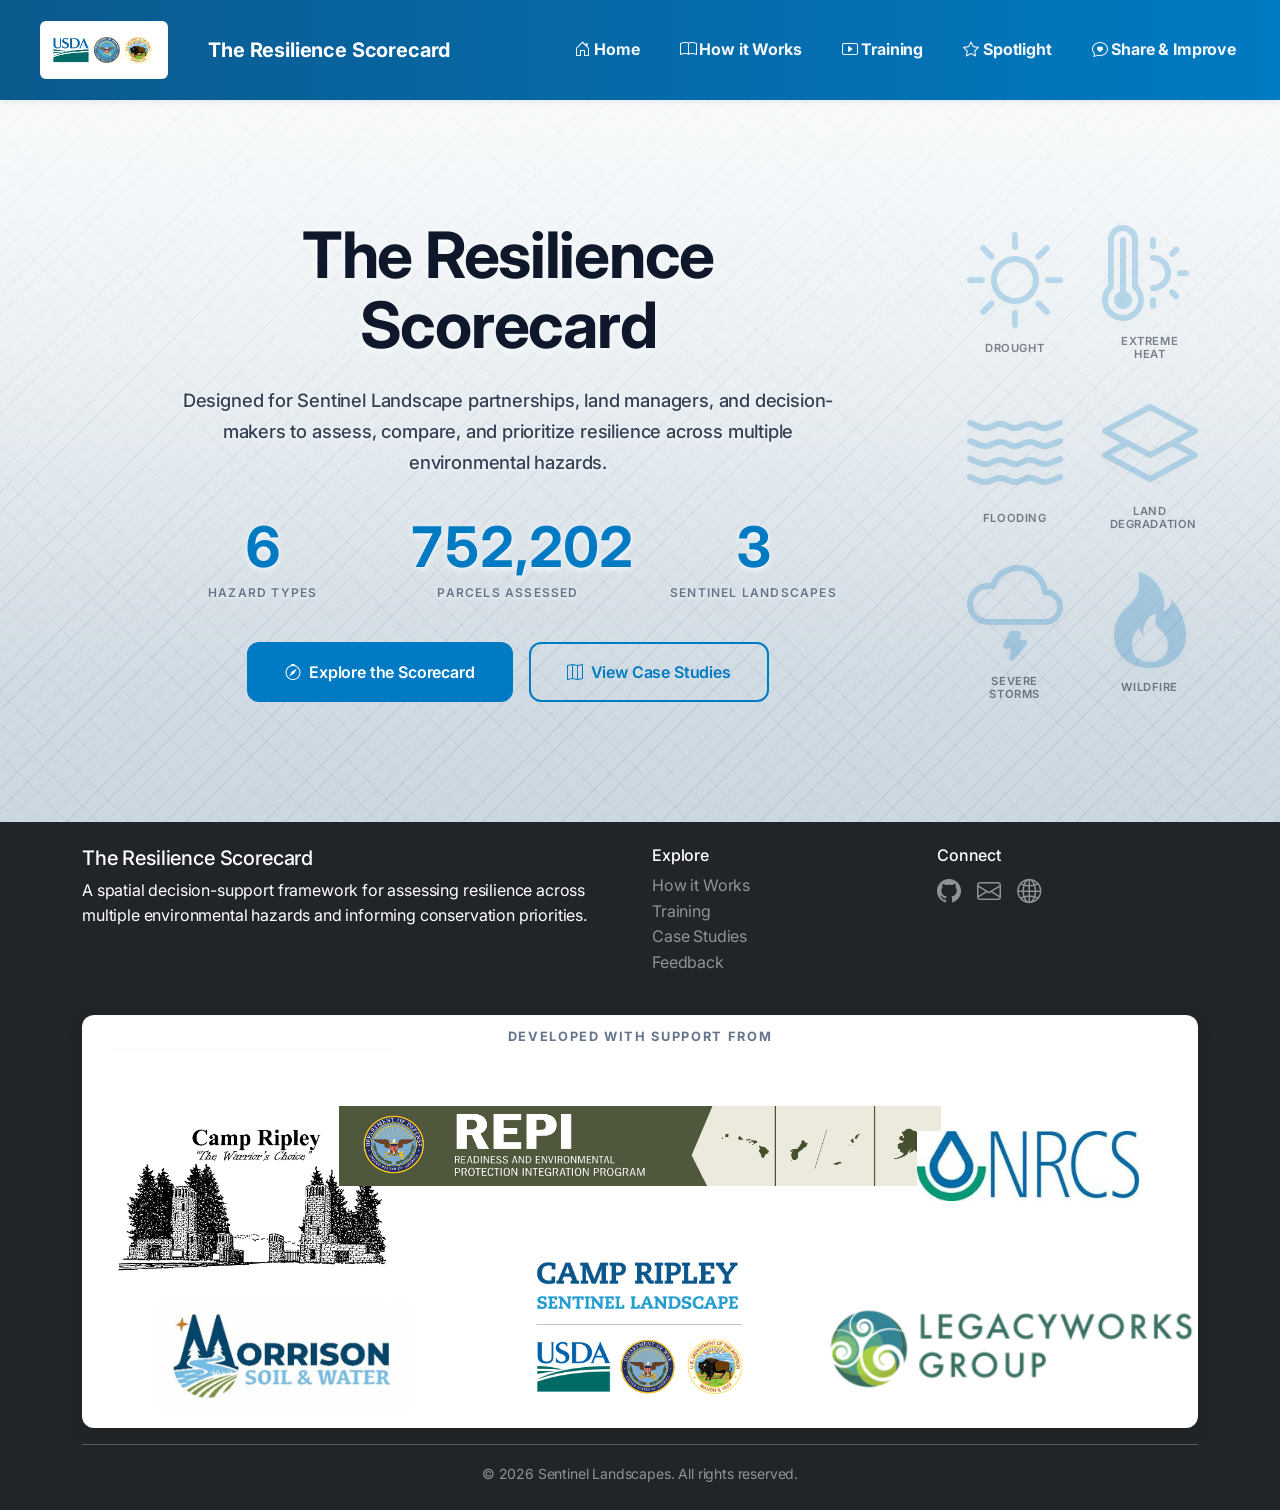
==== commit 9f5aae89: "Update navbar 'Survey' label to 'Share & Improve' across site" ====
--- a/docs/index.html
+++ b/docs/index.html
@@ -60,7 +60,7 @@
         </li>
         <li class="nav-item">
           <a class="nav-link" href="survey.html">
-            <i class="bi bi-clipboard-check me-1"></i>Survey
+            <i class="bi bi-chat-heart me-1"></i>Share & Improve
           </a>
         </li>
       </ul>
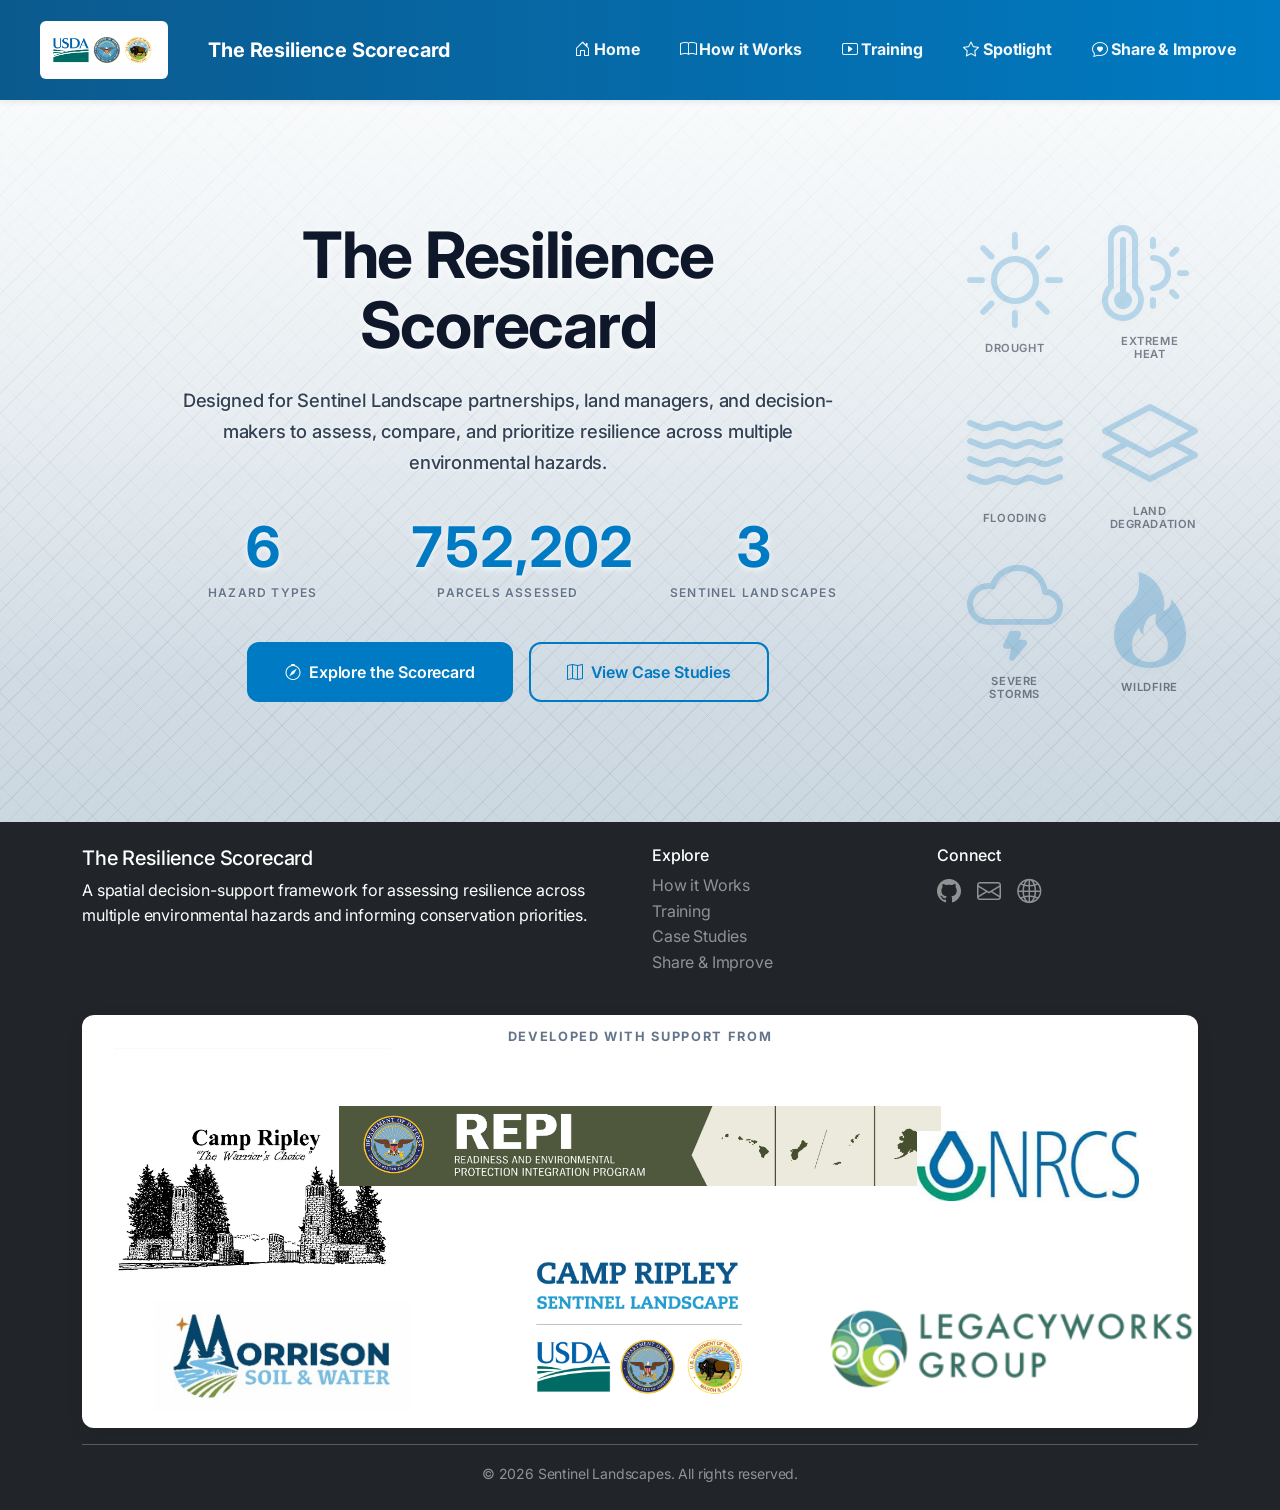
==== commit 007fc379: "Change footer 'Feedback' text to 'Share & Improve' across site" ====
--- a/docs/index.html
+++ b/docs/index.html
@@ -178,7 +178,7 @@
             <a href="spotlight.html" class="text-white-50">Case Studies</a>
           </li>
           <li>
-            <a href="survey.html" class="text-white-50">Feedback</a>
+            <a href="survey.html" class="text-white-50">Share & Improve</a>
           </li>
         </ul>
       </div>
